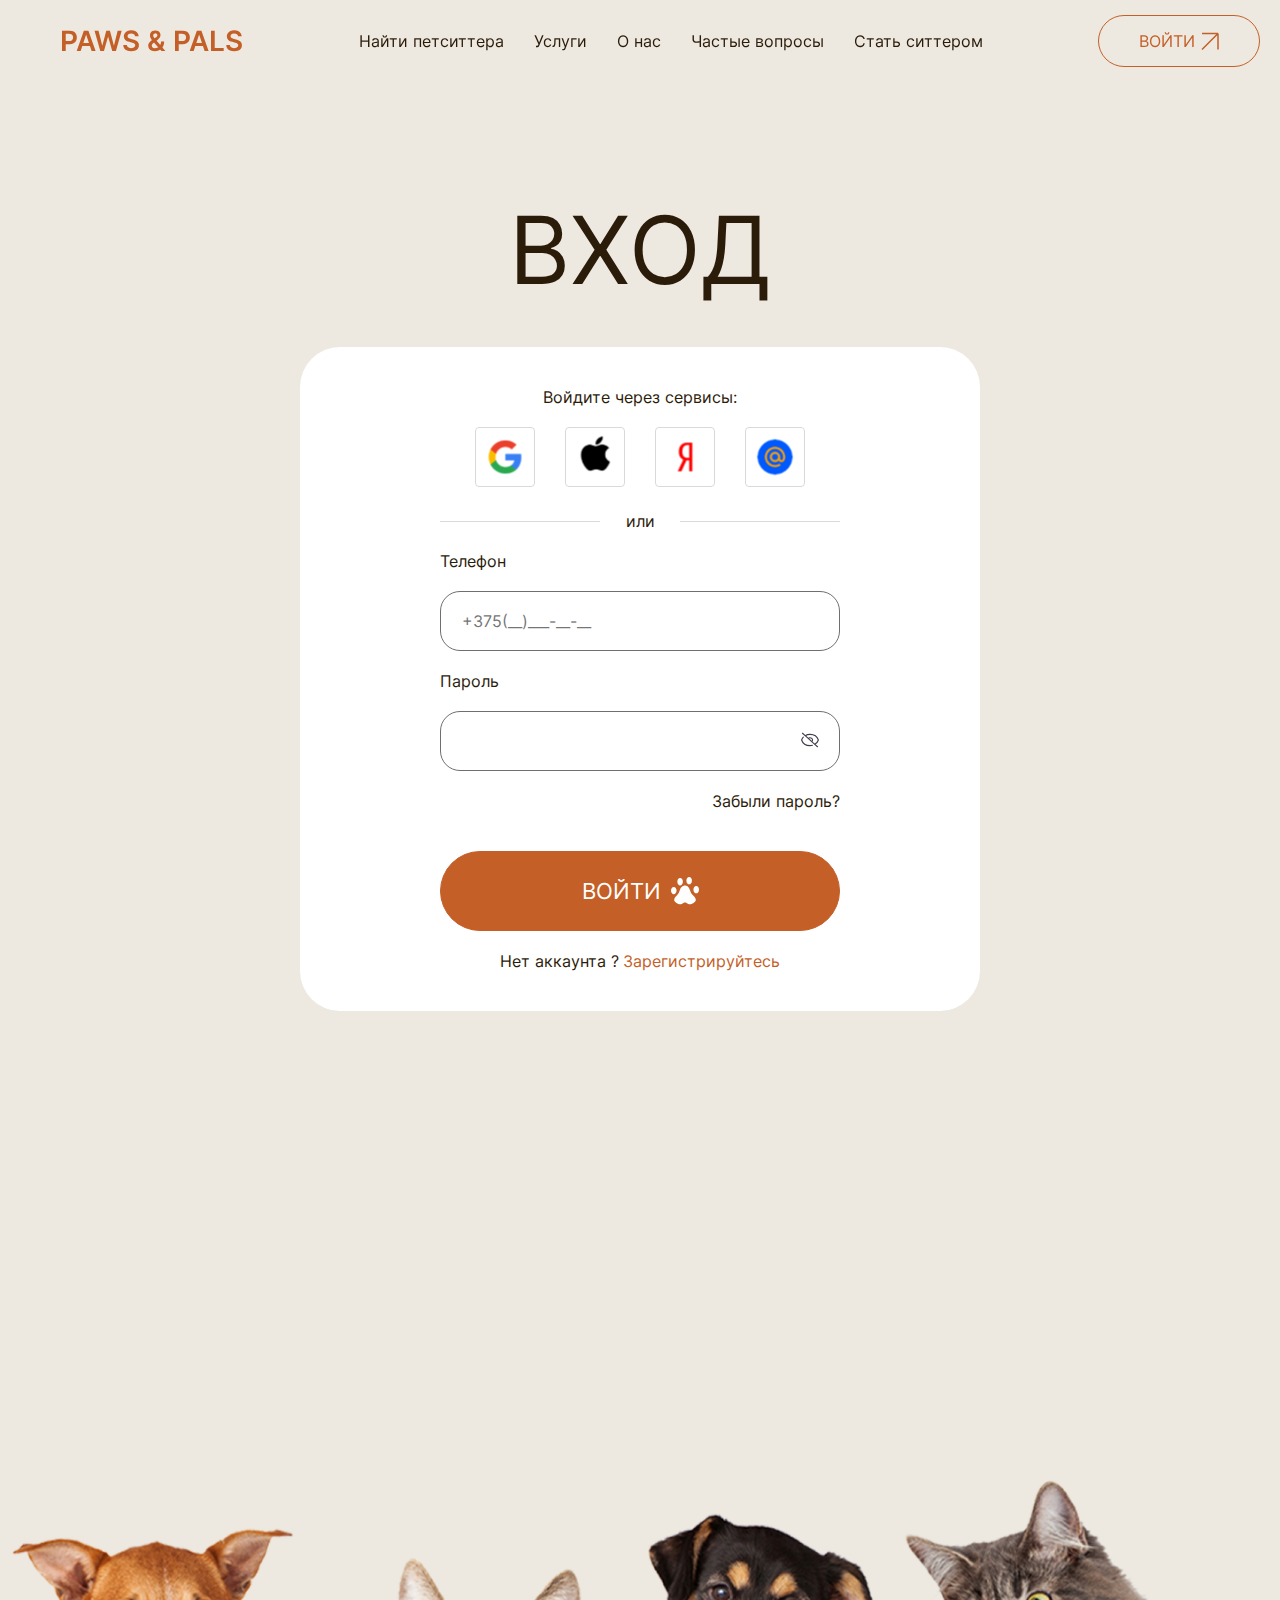
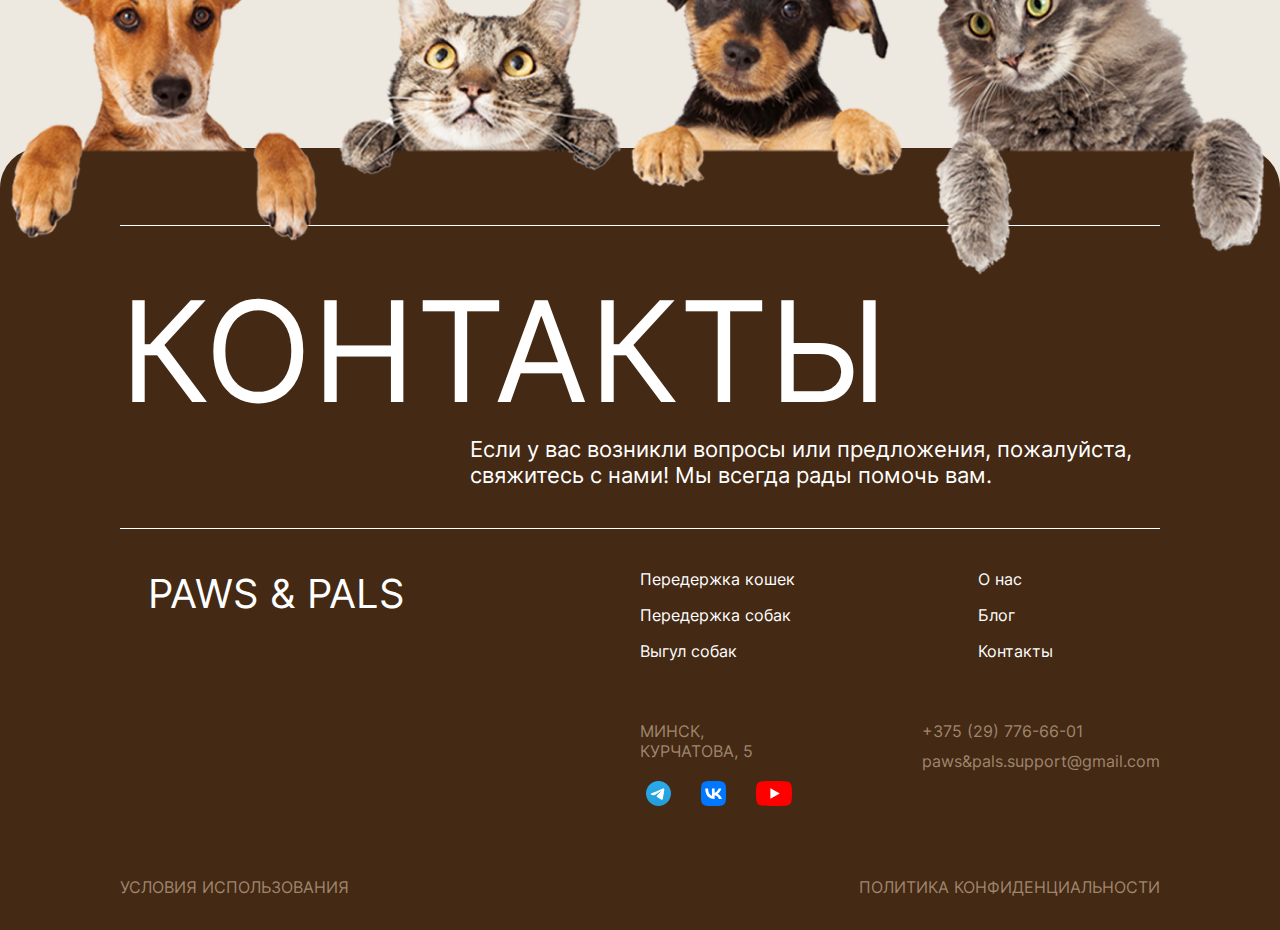
==== auth.html @ 75582cb7 "оработка вертски" ====
<!DOCTYPE html>
<html lang="en">

<head>
	<meta charset="UTF-8">
	<meta name="viewport" content="width=device-width, initial-scale=1.0">
	<title>Авторизация/Регистрация</title>
	<link rel="stylesheet" href="./fonts/font.css" />
	<link rel="stylesheet" href="./css/globals.css" />
	<link rel="stylesheet" href="./css/variables.css" />
	<link rel="stylesheet" href="./css/style.css" />
</head>

<body>
	<div class="wrapper flex-style-column">
		<header class="header">
			<div class="header__body flex-style-row">
				<div class="header__logo flex-style-row">
					<img src="./images/svg/paws.svg" alt="paws-logo" /><span>Paws & Pals</span>
				</div>
				<nav class="header__nav">
					<ul class="flex-style-row">
						<li class="link-active"><a href="./get-petsitter.html">Найти петситтера</a></li>
						<li><a href="#services">Услуги</a></li>
						<li><a href="./about-us.html">О нас</a></li>
						<li><a href="#questions">Частые вопросы</a></li>
						<li><a href="#getsitter">Стать ситтером</a></li>
					</ul>
				</nav>
				<button type="button" class="button header__button flex-style-row button-hover">
					<span>Войти</span>
					<svg width="18" height="19" viewBox="0 0 18 19" fill="none" xmlns="http://www.w3.org/2000/svg">
						<path d="M1 17.5L17 1.5M17 1.5V17.5M17 1.5H1" stroke="#C45F27" stroke-width="1.5" />
					</svg>
				</button>
			</div>
		</header>
		<main class="main flex-style-column main-style">
			<section>
				<div class="form-component flex-style-column">
					<h1 class="title">Вход</h1>
					<form action="#" class="sign-up form-auth-style flex-style-column">
						<div class="auth-services flex-style-column">
							<p class="paragraph-margin">Войдите через сервисы:</p>
							<div class="auth-link flex-style-row">
								<a href="#"><img src="./images/svg/services/google.svg" alt="Google"></a>
								<a href="#"><img src="./images/svg/services/apple.svg" alt="Apple"></a>
								<a href="#"><img src="./images/svg/services/yandex.svg" alt="Yandex"></a>
								<a href="#"><img src="./images/svg/services/mailru.svg" alt="Mailru"></a>
							</div>
						</div>
						<p class="linie-style">или</p>
						<div class="signup__inputs flex-style-column">
							<label for="signup__input-phone">
								<p>Телефон</p>
								<input type="phone" placeholder="+375(__)___-__-__"
									class="signup__input signup__input-phone input-signup-style" name="signup__input-phone">
							</label>
							<label for="sign__input-pass" class="input__password">
								<p>Пароль</p>
								<input type="password" class="signup__input input-signup-style" name="sign__input-pass">
								<svg width="20" height="18" viewBox="0 0 20 18" fill="none" xmlns="http://www.w3.org/2000/svg">
									<path
										d="M3.31682 6.16725C2.5372 6.99538 1.95666 7.9599 1.61182 9C2.68848 12.2535 6.03682 14.625 10.0001 14.625C10.8276 14.625 11.6276 14.5215 12.386 14.3287M5.19015 4.671C6.61733 3.82336 8.29021 3.37262 10.0001 3.375C13.9635 3.375 17.311 5.7465 18.3876 8.9985C17.7976 10.7755 16.531 12.3087 14.8101 13.329M5.19015 4.671L2.50015 2.25M5.19015 4.671L8.23182 7.4085M14.8101 13.329L17.5001 15.75M14.8101 13.329L11.7685 10.5915C12.0006 10.3826 12.1848 10.1345 12.3105 9.86149C12.4361 9.58848 12.5008 9.29587 12.5008 9.00037C12.5008 8.70488 12.4361 8.41227 12.3105 8.13926C12.1848 7.86626 12.0006 7.6182 11.7685 7.40925C11.5363 7.2003 11.2607 7.03455 10.9574 6.92147C10.654 6.80839 10.3289 6.75018 10.0006 6.75018C9.67223 6.75018 9.34712 6.80839 9.04378 6.92147C8.74044 7.03455 8.46482 7.2003 8.23265 7.40925M11.7676 10.5908L8.23348 7.41"
										stroke="#3F3D49" stroke-width="1.125" stroke-linecap="round" stroke-linejoin="round" />
								</svg>
							</label>
							<a href="#" class="link-password">Забыли пароль?</a>
						</div>
						<button class="main__button  flex-style-row button button-text-style button-hover button-auth">
							Войти
							<svg width="28" height="28" viewBox="0 0 38 38" xmlns="http://www.w3.org/2000/svg"
								class="pawsicon">
								<use xlink:href="./images/svg/paws.svg#pawsicon"></use>
							</svg>
						</button>
						<div class="register-link">
							<span>Нет аккаунта ?</span><a href="./registration.html" class="link-brown">Зарегистрируйтесь</a>
						</div>
					</form>
				</div>
			</section>
		</main>
		<footer class="footer flex-style-column">
			<img src="../images/pets.png" alt="pets" class="footer-pets">
			<div class="footer__body flex-style-column">
				<div class="footer__block">
					<h2 class="footer__title">Контакты</h2>
					<p class="footer__subtitle">Если у вас возникли вопросы или предложения, пожалуйста, свяжитесь с нами! Мы
						всегда рады помочь вам.
					</p>
				</div>
				<div class=" flex-style-row footer__content">
					<div class="footer__logo"><img src="./images/svg/paws.svg" alt="paws-logo" /><span>Paws & Pals</span>
					</div>
					<div class="flex-style-column footer__info">
						<div class="flex-style-row footer__links">
							<ul class="flex-style-column">
								<li><a href="#">Передержка кошек</a></li>
								<li><a href="#">Передержка собак</a></li>
								<li><a href="#">Выгул собак </a></li>
							</ul>
							<ul class="flex-style-column">
								<li><a href="#">О нас </a></li>
								<li><a href="#">Блог </a></li>
								<li><a href="#">Контакты</a></li>
							</ul>
						</div>
						<div class="flex-style-row footer__address">
							<div class="adress flex-style-column">
								<p>Минск, курчатова, 5</p>
								<div class="social flex-style-row">
									<a href="#"><img src="./images/svg/logo-tg.svg" alt="telegram"></a>
									<a href="#"><img src="./images/svg/logo-vk.svg" alt="vkontakte"></a>
									<a href="#"><img src="./images/svg/logo-youtube.svg" alt="youtube"></a>
								</div>
							</div>
							<div class="info flex-style-column">
								<a href="tel:+375297766601">+375 (29) 776-66-01</a>
								<a href="mailto:paws&pals.support@gmail.com">paws&pals.support@gmail.com</a>
							</div>
						</div>
					</div>
				</div>
				<div class="politic flex-style-row">
					<a href="#">Условия использования</a>
					<a href="#">Политика конфиденциальности</a>
				</div>
			</div>
		</footer>
		<script src="./js/script.js"></script>
	</div>
</body>

</html>
---- fonts/font.css ----
@font-face {
	font-family: "Inter";
	src: url("./Inter-Variable.woff2") format("woff2 supports variations"),
		url("./Inter-Variable.woff2") format("woff2-variations");
	font-style: normal;
	font-weight: 400 700;
	font-display: swap;
}
---- css/globals.css ----
*,
*::after,
*::before {
	box-sizing: border-box;
}

body {
	margin: 0;
	background-color: var(--bg-main);

}

h1,
h2,
h3,
h4,
h5,
h6,
p,
ul,
ol,
li {
	margin: 0;
	padding: 0;

}

a {
	color: inherit;
	text-decoration: none;
}

button,
input {
	background-color: transparent;
	outline: none;
	border: 0;
	padding: 0;
	margin: 0;
	cursor: pointer;
	color: currentColor;
	font-family: inherit;
	font-size: inherit;
}

ul,
ol {
	list-style: none;
}

figure {
	margin: 0;
	padding: 0;
	outline: none;
}

figcaption {
	margin: 0;
	outline: none;
	padding: 0;
}

svg {
	position: relative;
	width: auto;
	height: auto;
}


main {
	position: relative;
	gap: 50px;
	min-height: 100%;
	flex: 1 1 100%;
}

.flex-style-column {
	display: flex;
	flex-direction: column;
}

.flex-style-row {
	display: flex;
	flex-direction: row;
	align-items: center;
	justify-content: center;
}

.main-img {
	width: 100%;
	height: 100%;
	object-fit: cover;
	object-position: center;
}
---- css/variables.css ----
:root {
	--font-wght: 400;
	--font-wdth: 300;
	--font-size: 16px;
	--line-height: 130%;
	--text-color: #2B1B09;
	--bl-color: rgba(0, 0, 0, 1);
	--btn-color: #C45F27;
	--svg-fill: #C45F27;
	--icon-red-color: #FF0000;
	--border: 1px solid var(--btn-color);
	--bg-main: #EDE9E0;
	--bg-block: #442914;
	--wh-color: rgba(255, 255, 255, 1);
	--text-shadow: rgba(255, 255, 255, 1);
	--font-main: "Inter", fantasy, sans-serif;
	--logo-color: #C45F27;
	--ft-info-color: #9F856C;
	--input-color: #646462;
	--input-text-color: #5F5E5D;
	--beige-color: #F4DFC4;
}
---- css/style.css ----
.wrapper {
	padding-top: 80px;
	font-family: var(--font-main);
	font-variation-settings: "wght" var(--font-wght), "wdth" var(--font-wdth);
	font-size: var(--font-size);
	color: var(--text-color);

}

.main section:not(.no-container),
.advantages__body,
.footer__body,
.header__body {
	width: 100%;
	max-inline-size: 1440px;
	margin: 0 auto;
	padding: 0px 20px;
}

.main {

	margin-bottom: 140px;
	background-color: var(--bg-main);
}

.main-style {
	position: relative;
	top: -149px;
	padding-top: 80px;
	border-top-left-radius: 40px;
	border-top-right-radius: 40px;
}

.main__title {
	text-align: center;
}

.header {
	position: fixed;
	display: flex;
	align-items: center;
	width: 100%;
	left: 0;
	top: 0;
	z-index: 3;
	min-block-size: 82px;
	transition: background-color 0.3s ease-in;
}

.header__body {
	justify-content: space-between;
	align-items: center;
}

.block {
	justify-content: space-between;
}

.header__nav ul {
	gap: 30px;
}

.header__nav ul li {
	position: relative;
	transition: color 0.3s ease;
}

.header__nav ul li::after {
	content: '';
	position: absolute;
	left: 0;
	bottom: -5px;
	width: 100%;
	z-index: 3;
	height: 1px;
	background: var(--btn-color);
	transform: scaleX(0);
	transform-origin: left;
	transition: transform 0.3s ease;
}

.header__nav ul li:hover::after,
li.link-active::after {
	transform: scaleX(1);
}

.header__nav ul li:hover,
li.link-active::after {
	color: var(--btn-color);
}

.header__logo {
	gap: 12px;
	align-items: center;
	text-transform: uppercase;
	--font-wght: 600;
	font-variation-settings: "wght" var(--font-wght), "wdth" var(--font-wdth);
}

.header__logo span {
	--font-size: 28px;
	font-size: var(--font-size);
	color: var(--logo-color);
}

.main {
	gap: 140px;
}

.button {
	text-transform: uppercase;
	border-radius: 50px;
	border: var(--border);
	color: var(--btn-color);
	align-items: center;
	justify-content: center;
	gap: 10px;
}

.button-text-style {
	--font-size: 25px;
	font-size: var(--font-size);
	padding: 25px;
}



.header__button {
	padding: 15px 40px;
	gap: 6px;
	border-radius: 30px;
}

.main__section {}

.title {
	text-transform: uppercase;
	--font-size: 94px;
	font-size: var(--font-size);
}

.title-icon {
	width: 73px;
	height: 73px;
}

.main__img {
	border-radius: 100px;
	margin-bottom: 10px;
}

.main__row {
	gap: 47px;
}

.main__button {
	width: 100%;
	max-width: 446px;
}

.main__text {
	--font-size: 100px;
	text-transform: uppercase;
	font-size: var(--font-size);
}

.second__title {
	--font-size: 64px;
	display: flex;
	flex-direction: column;
	font-size: var(--font-size);
	text-transform: uppercase;
}

.second-title__block {
	flex: 1 1 100%;
	display: flex;
	justify-content: center;
}

.second__title span {
	color: var(--btn-color);
}

.block-second__title {
	justify-content: start;
}

.block__name {
	flex: 1 0 auto;
	--font-size: 20px;
	--border: 1px solid var(--text-color);
	display: inline-flex;
	border-radius: 30px;
	align-self: start;
	padding: 10px 30px;
	text-transform: uppercase;
	font-size: var(--font-size);
	border: var(--border);
}

.block__name-white {
	--border: 1px solid white;
	border: var(--border);
}

.button-circle {
	--font-size: 22px;
	font-size: var(--font-size);
	height: 220px;
	width: 220px;
	border-radius: 100%;
	background-color: var(--btn-color);
	color: var(--wh-color);
	margin-left: 58px;
}

body {
	transition: fill 0.3s ease;
}

.services {
	gap: 50px;
}

.button-circle {
	--svg-fill: var(--wh-color);
	transition: all 0.3s ease-in;
}

.button-circle:hover {
	background-color: white;
	--svg-fill: var(--btn-color);
	color: var(--btn-color);
}

.button-hover {
	transition: all 0.3s ease-in;
}

.button-hover:hover,
.button-active {
	background-color: var(--btn-color);
	color: var(--wh-color);
	--svg-fill: white;

}

.button-hover path {
	transition: stroke 0.5s ease;
}

.button-hover:hover path {
	stroke: white;
}

.form__button .paws-icon {
	display: none;
}

.services__card figcaption {
	position: absolute;
	--font-size: 20px;
	font-size: var(--font-size);
	bottom: 40px;
	z-index: 10;
	margin-left: 30px;
	color: white;
	width: 100%;
	max-width: 261px;
}

.services__cards {
	position: relative;
	justify-content: start;
	gap: 20px;
}

.advantages {
	padding: 100px;
	color: var(--wh-color);
	border-radius: 40px;
	background-color: var(--bg-block);
}

.advantages__title {
	display: inline;

}

.advantages__content {
	gap: 60px;
}

.advantages__img {
	flex: 1 1 50%;
}

.advantages__list {
	flex: 1 1 50%;
	--svg-fill: var(--beige-color);
}

.advantages__title span {
	color: var(--beige-color);
}

.advantages__body {
	gap: 50px;
}

.advantages__list li {
	justify-content: start;
	border-bottom: 1px solid #F9FAFE;
	gap: 30px;
	padding: 30px 0px;
}

.advantages__list li:first-child {
	border-top: 1px solid #F9FAFE;
}

.text__block {
	gap: 16px;
}

.text__title {
	--font-size: 30px;
	font-size: var(--font-size);
	text-transform: uppercase;
}

.new__way .block-second__title {
	margin-bottom: 30px;
}

.block__desription {
	justify-content: end;
	margin-bottom: 40px;
}

.block__desription p {
	max-width: 335px;
}

.block__img {
	position: relative;
}

.button-absolute {
	position: absolute;
	right: 30px;
	top: 30px;
}

.slide__block {}

.slide__content {
	gap: 158px;
	justify-content: start;
}

.flex-style-row {}

.reviews {
	gap: 50px;
}

.user__info {
	gap: 21px;
}

.user__description {
	align-self: start;
}

.content__name {
	--font-size: 30px;
	font-size: var(--font-size);

}

.content__subtitle {}

.user__text {
	--font-size: 24px;
	font-size: var(--font-size);
	align-self: start;
	gap: 20px;
	max-width: 561px;
}

.contacts .second__title {
	display: inline-flex;
	align-items: center;
	flex-direction: row;
	gap: 12px;
}

.contacts {
	gap: 50px;
}

.contact__info {
	max-width: 292px;
	flex: 1 1 50%;
	gap: 24px;
}

.contact__number {
	--font-size: 28px;
	font-size: var(--font-size);
	margin-bottom: 6px;
}

.contact__mail {
	display: inline;
	width: 235px;
	--font-size: 23px;
	text-transform: uppercase;
	text-decoration-color: var(--btn-color);
	font-size: var(--font-size);
	color: var(--btn-color);
}

.contact__mail::after {
	content: '';
	padding-top: 9px;
	border-bottom: var(--border);
	display: block;
}

.footer {
	width: 100%;
	justify-content: center;
	align-items: center;
	background-color: var(--bg-block);
	border-top-left-radius: 40px;
	border-top-right-radius: 40px;
	padding: 77px 100px 33px 100px;
	position: relative;
}

.footer-pets {
	position: absolute;
	top: 0px;
	left: 50%;
	transform: translateX(-50%) translateY(-67%);
	width: 100%;
	max-width: 1440px;
	height: auto;
	z-index: 1;
}

/* .pet {
	position: relative;
	width: 100%;
	display: flex;
	align-items: center;
	justify-content: center;
}

.pet::before {
	top: 0;
	content: '';
	width: 100%;
	max-width: 1440px;
	margin: 0 auto;
	height: 100%;
	background-image: url("../images//pets.png");
	background-size: 100%;
	background-repeat: no-repeat;
	position: absolute;
}
 */
.footer__logo {
	flex: 1 1 50%;
	align-self: start;
	text-transform: uppercase;
	--font-size: 40px;
	--font-wght: 500;
	font-size: var(--font-size);
	font-weight: var(--font-wght);
	color: var(--wh-color);
}



.footer__body {
	gap: 40px;
	color: var(--wh-color);
}

.footer__block {
	padding: 40px 0px;
	--border: 1px solid var(--wh-color);
	border-top: var(--border);
	border-bottom: var(--border);
}

.footer__title {
	text-transform: uppercase;
	--font-size: 140px;
	font-size: 140px;
}

.footer__subtitle {
	--font-size: 22px;
	font-size: var(--font-size);
	max-width: 690px;
	justify-self: end;
}

.footer__content {
	justify-content: space-between;
	margin-bottom: 27px;
}

.footer__links {
	gap: 183px;
	justify-content: start;
}

.footer__links>ul {
	gap: 16px;
}

.footer__address {
	color: var(--ft-info-color);
	gap: 124px;
	justify-content: start;
}



.footer__info {
	flex: 1 1 50%;
	gap: 60px;
}

.adress {
	text-transform: uppercase;
	gap: 20px;
}

.social {
	gap: 30px;
}

.info {
	gap: 10px;
	align-self: start;
}

.politic {
	text-transform: uppercase;
	justify-content: space-between;
	color: var(--ft-info-color);
}

.input-style {
	width: 100%;
	height: 42px;
	transition: border-bottom-color 0.3s ease;
}

.inputs__content {
	gap: 20px;
	flex-wrap: wrap;
}

.form-style {
	flex: 0 1 50%;
	gap: 40px;
}

.input__placeholder {
	position: absolute;
	width: 100%;
	z-index: 0;
	left: 0;
	top: 10px;
	pointer-events: none;
	transition: font-size 0.3s ease, top 0.3s ease;
}

.input__container {
	color: var(--input-text-color);
	position: relative;
}

.input__container:focus-within .input__placeholder {
	font-size: 13px;
	top: -10px;
}

.input-style {
	position: relative;
	--border: 1px solid var(--input-color);
	border-bottom: var(--border);
}

.input__container::after {
	content: '';
	position: absolute;
	left: 0;
	bottom: 0;
	width: 100%;
	z-index: 3;
	height: 1px;
	background: var(--btn-color);
	transform: scaleX(0);
	transform-origin: left;
	transition: transform 0.3s ease;
}

.input__container:focus-within::after {
	transform: scaleX(1);
}

.input__container:not(:last-child) {
	flex: 0 1 48%;
}

.input-radio {
	width: 100%;
	margin-top: 6px;
	justify-self: start;
}

.form-component {
	margin-top: 182px;
	margin-bottom: 448px;
	display: flex;
	flex-direction: column;
	align-items: center;
	justify-content: center;
	gap: 40px;
}

.form-auth-style {
	padding: 40px 140px;
	background-color: var(--wh-color);
	border-radius: 40px;
	justify-content: center;
	align-items: center;
	text-align: center;
	gap: 20px;
	width: 100%;
	max-width: 680px;
}

.form-auth-style div {
	width: 100%;
}

.linie-style {
	position: relative;
	display: flex;
	flex-direction: row;
	align-items: center;
	width: 100%;
	justify-content: center;
}

.linie-style::before,
.linie-style::after {
	content: '';
	width: 40%;
	height: 1px;
	position: absolute;
	top: 10px;
	background-color: #D9D9D9;
}

.linie-style::before {
	left: 0;
}

.linie-style::after {
	right: 0;
}

.auth-link {
	justify-content: center;
	align-items: center;
	gap: 30px;
}

.paragraph-margin {
	margin-bottom: 20px;
}

.button-auth {
	width: 100%;
	background-color: var(--btn-color);
	--svg-fill: var(--wh-color);
	color: var(--wh-color);
	--font-size: 22px;
	font-size: var(--font-size);
}

.button-auth.button-hover:hover {
	background-color: var(--wh-color);
	color: var(--btn-color);
	--svg-fill: var(--btn-color);
}

.link-brown {
	color: var(--btn-color);

}

.link-brown:hover::after {}

.register-link {
	display: flex;
	align-items: center;
	justify-content: center;
	gap: 4px;
}

.link-password {
	margin-bottom: 20px;
	text-align: right;
}

.signup__inputs {
	text-align: left;
	gap: 20px;
	width: 100%;
}

.signup__inputs button {
	margin-bottom: 20px;
}

.signup__inputs *:not(svg) {
	width: 100%;
}

.input-signup-style {
	min-height: 21px;
	padding: 19px 21px;
	border: 1px solid #6F6F6F;
	border-radius: 20px;
	transition: border-color 0.3s ease;
}

.signup__inputs p {
	margin-bottom: 20px;
}

.input-signup-style:focus {
	border-color: #C45F27;
}

.signup__input-phone:focus::placeholder {
	opacity: 0;
}

.input__password svg {
	position: absolute;
	top: 60%;
	right: 20px;
}

.input__password {
	position: relative;
}

.choise-for-register {
	width: 100%;
}

.register__body {
	width: 100%;
	max-width: 1106px;
	background-color: var(--wh-color);
	padding: 40px 120px 60px;
	border-radius: 40px;
	align-items: center;
	gap: 30px;
	justify-content: center;
}

.text-register {
	--font-size: 32px;
	font-size: var(--font-size);
	max-width: 506px;
	text-align: center;
}

.buttons__block {
	width: 100%;
	margin-bottom: 30px;
	gap: 30px;
	align-items: center;
}

.buttons__block button {
	--font-size: 22px;
	font-size: var(--font-size);
	max-width: 380px;
}
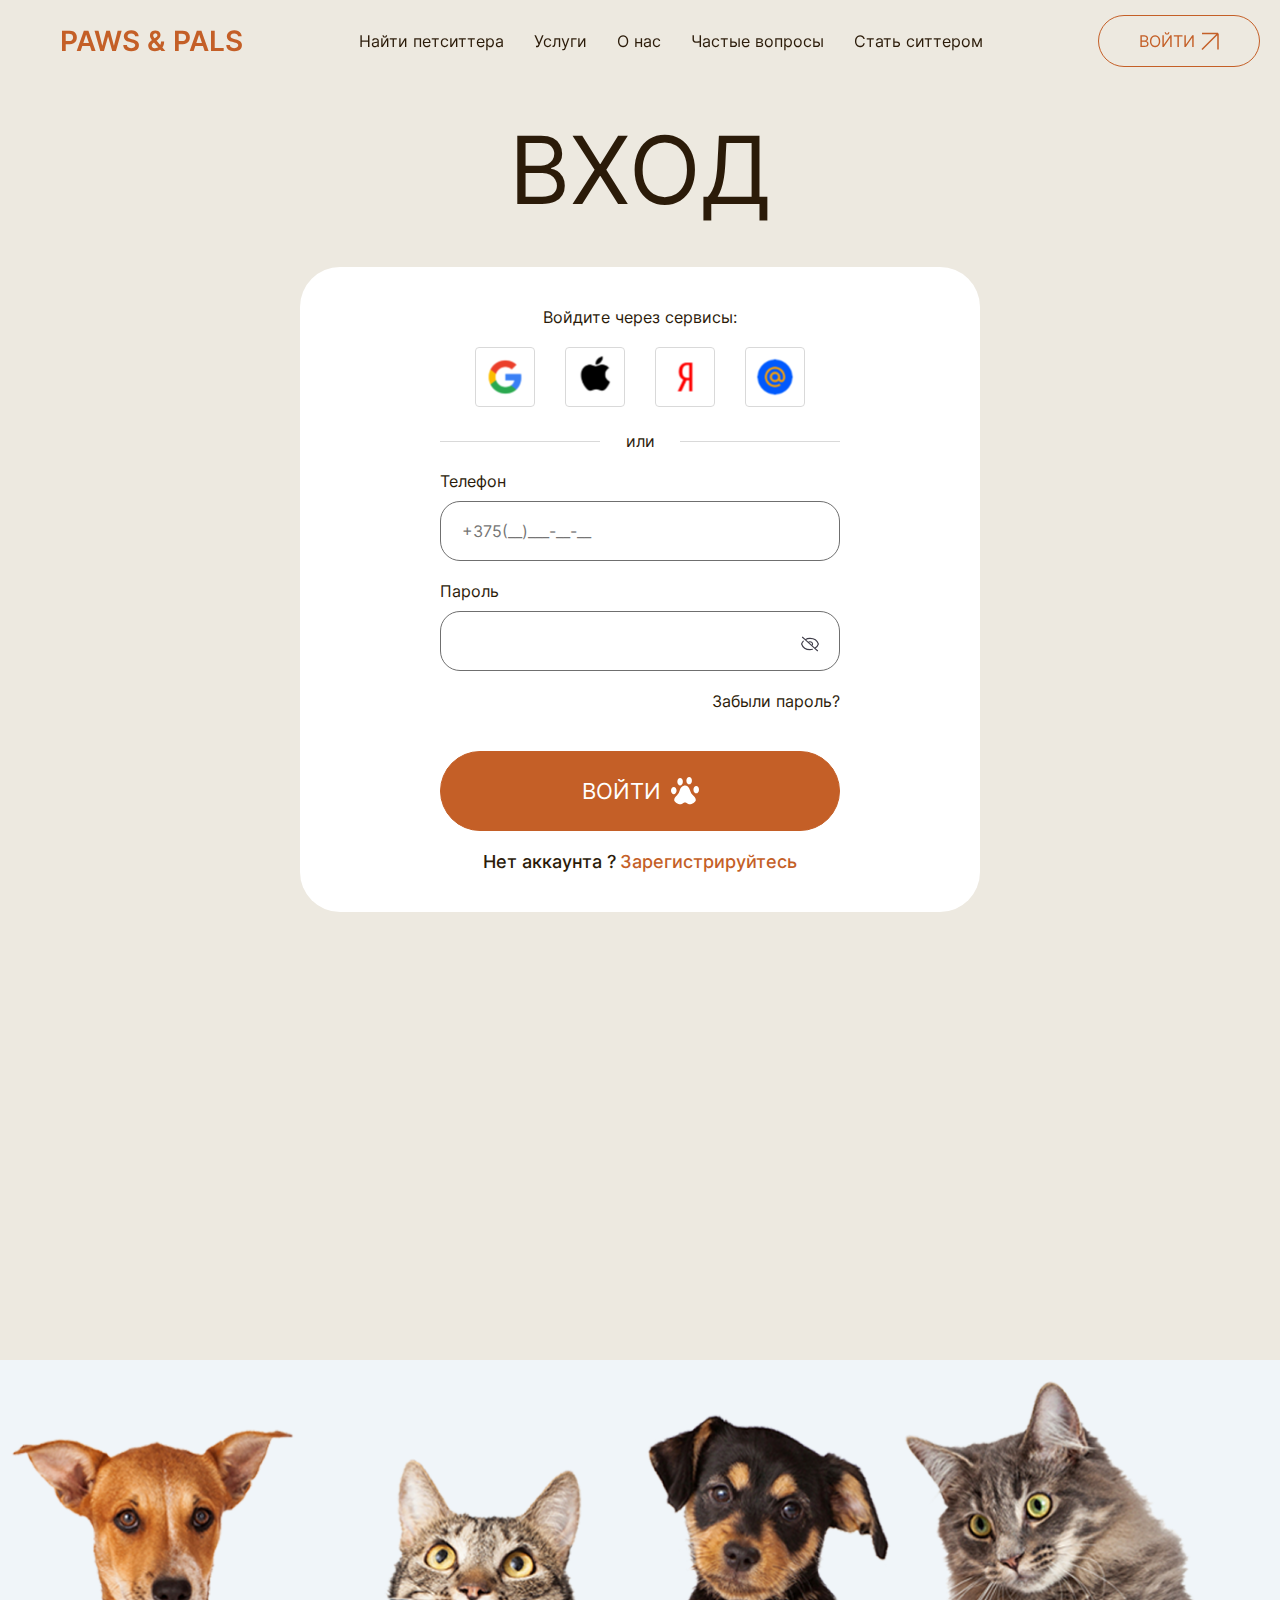
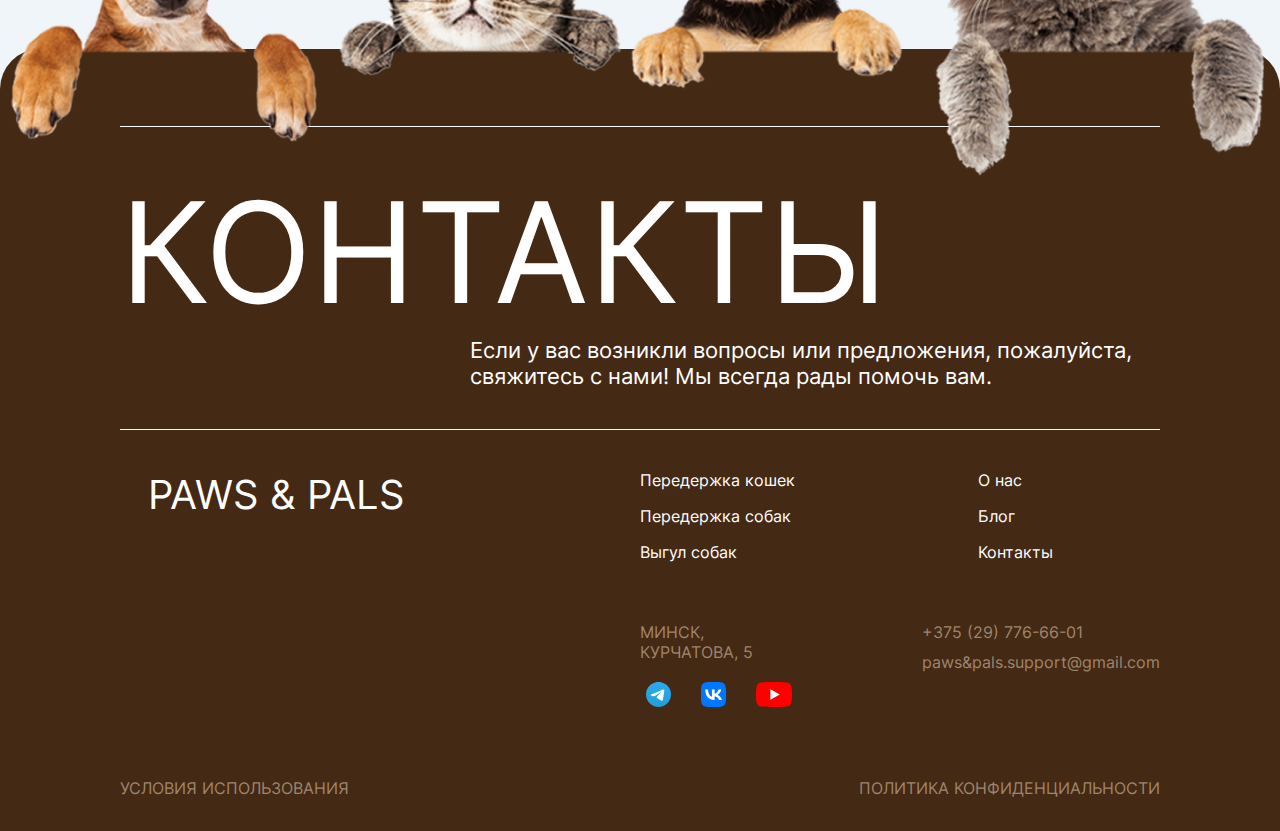
==== commit c3722ba8: "Доработка верстки" ====
--- a/auth.html
+++ b/auth.html
@@ -1,135 +1,198 @@
 <!DOCTYPE html>
 <html lang="en">
+  <head>
+    <meta charset="UTF-8" />
+    <meta name="viewport" content="width=device-width, initial-scale=1.0" />
+    <title>Авторизация/Регистрация</title>
+    <link rel="stylesheet" href="./fonts/font.css" />
+    <link rel="stylesheet" href="./css/globals.css" />
+    <link rel="stylesheet" href="./css/variables.css" />
+    <link rel="stylesheet" href="./css/style.css" />
+  </head>
 
-<head>
-	<meta charset="UTF-8">
-	<meta name="viewport" content="width=device-width, initial-scale=1.0">
-	<title>Авторизация/Регистрация</title>
-	<link rel="stylesheet" href="./fonts/font.css" />
-	<link rel="stylesheet" href="./css/globals.css" />
-	<link rel="stylesheet" href="./css/variables.css" />
-	<link rel="stylesheet" href="./css/style.css" />
-</head>
-
-<body>
-	<div class="wrapper flex-style-column">
-		<header class="header">
-			<div class="header__body flex-style-row">
-				<div class="header__logo flex-style-row">
-					<img src="./images/svg/paws.svg" alt="paws-logo" /><span>Paws & Pals</span>
-				</div>
-				<nav class="header__nav">
-					<ul class="flex-style-row">
-						<li class="link-active"><a href="./get-petsitter.html">Найти петситтера</a></li>
-						<li><a href="#services">Услуги</a></li>
-						<li><a href="./about-us.html">О нас</a></li>
-						<li><a href="#questions">Частые вопросы</a></li>
-						<li><a href="#getsitter">Стать ситтером</a></li>
-					</ul>
-				</nav>
-				<button type="button" class="button header__button flex-style-row button-hover">
-					<span>Войти</span>
-					<svg width="18" height="19" viewBox="0 0 18 19" fill="none" xmlns="http://www.w3.org/2000/svg">
-						<path d="M1 17.5L17 1.5M17 1.5V17.5M17 1.5H1" stroke="#C45F27" stroke-width="1.5" />
-					</svg>
-				</button>
-			</div>
-		</header>
-		<main class="main flex-style-column main-style">
-			<section>
-				<div class="form-component flex-style-column">
-					<h1 class="title">Вход</h1>
-					<form action="#" class="sign-up form-auth-style flex-style-column">
-						<div class="auth-services flex-style-column">
-							<p class="paragraph-margin">Войдите через сервисы:</p>
-							<div class="auth-link flex-style-row">
-								<a href="#"><img src="./images/svg/services/google.svg" alt="Google"></a>
-								<a href="#"><img src="./images/svg/services/apple.svg" alt="Apple"></a>
-								<a href="#"><img src="./images/svg/services/yandex.svg" alt="Yandex"></a>
-								<a href="#"><img src="./images/svg/services/mailru.svg" alt="Mailru"></a>
-							</div>
-						</div>
-						<p class="linie-style">или</p>
-						<div class="signup__inputs flex-style-column">
-							<label for="signup__input-phone">
-								<p>Телефон</p>
-								<input type="phone" placeholder="+375(__)___-__-__"
-									class="signup__input signup__input-phone input-signup-style" name="signup__input-phone">
-							</label>
-							<label for="sign__input-pass" class="input__password">
-								<p>Пароль</p>
-								<input type="password" class="signup__input input-signup-style" name="sign__input-pass">
-								<svg width="20" height="18" viewBox="0 0 20 18" fill="none" xmlns="http://www.w3.org/2000/svg">
-									<path
-										d="M3.31682 6.16725C2.5372 6.99538 1.95666 7.9599 1.61182 9C2.68848 12.2535 6.03682 14.625 10.0001 14.625C10.8276 14.625 11.6276 14.5215 12.386 14.3287M5.19015 4.671C6.61733 3.82336 8.29021 3.37262 10.0001 3.375C13.9635 3.375 17.311 5.7465 18.3876 8.9985C17.7976 10.7755 16.531 12.3087 14.8101 13.329M5.19015 4.671L2.50015 2.25M5.19015 4.671L8.23182 7.4085M14.8101 13.329L17.5001 15.75M14.8101 13.329L11.7685 10.5915C12.0006 10.3826 12.1848 10.1345 12.3105 9.86149C12.4361 9.58848 12.5008 9.29587 12.5008 9.00037C12.5008 8.70488 12.4361 8.41227 12.3105 8.13926C12.1848 7.86626 12.0006 7.6182 11.7685 7.40925C11.5363 7.2003 11.2607 7.03455 10.9574 6.92147C10.654 6.80839 10.3289 6.75018 10.0006 6.75018C9.67223 6.75018 9.34712 6.80839 9.04378 6.92147C8.74044 7.03455 8.46482 7.2003 8.23265 7.40925M11.7676 10.5908L8.23348 7.41"
-										stroke="#3F3D49" stroke-width="1.125" stroke-linecap="round" stroke-linejoin="round" />
-								</svg>
-							</label>
-							<a href="#" class="link-password">Забыли пароль?</a>
-						</div>
-						<button class="main__button  flex-style-row button button-text-style button-hover button-auth">
-							Войти
-							<svg width="28" height="28" viewBox="0 0 38 38" xmlns="http://www.w3.org/2000/svg"
-								class="pawsicon">
-								<use xlink:href="./images/svg/paws.svg#pawsicon"></use>
-							</svg>
-						</button>
-						<div class="register-link">
-							<span>Нет аккаунта ?</span><a href="./registration.html" class="link-brown">Зарегистрируйтесь</a>
-						</div>
-					</form>
-				</div>
-			</section>
-		</main>
-		<footer class="footer flex-style-column">
-			<img src="../images/pets.png" alt="pets" class="footer-pets">
-			<div class="footer__body flex-style-column">
-				<div class="footer__block">
-					<h2 class="footer__title">Контакты</h2>
-					<p class="footer__subtitle">Если у вас возникли вопросы или предложения, пожалуйста, свяжитесь с нами! Мы
-						всегда рады помочь вам.
-					</p>
-				</div>
-				<div class=" flex-style-row footer__content">
-					<div class="footer__logo"><img src="./images/svg/paws.svg" alt="paws-logo" /><span>Paws & Pals</span>
-					</div>
-					<div class="flex-style-column footer__info">
-						<div class="flex-style-row footer__links">
-							<ul class="flex-style-column">
-								<li><a href="#">Передержка кошек</a></li>
-								<li><a href="#">Передержка собак</a></li>
-								<li><a href="#">Выгул собак </a></li>
-							</ul>
-							<ul class="flex-style-column">
-								<li><a href="#">О нас </a></li>
-								<li><a href="#">Блог </a></li>
-								<li><a href="#">Контакты</a></li>
-							</ul>
-						</div>
-						<div class="flex-style-row footer__address">
-							<div class="adress flex-style-column">
-								<p>Минск, курчатова, 5</p>
-								<div class="social flex-style-row">
-									<a href="#"><img src="./images/svg/logo-tg.svg" alt="telegram"></a>
-									<a href="#"><img src="./images/svg/logo-vk.svg" alt="vkontakte"></a>
-									<a href="#"><img src="./images/svg/logo-youtube.svg" alt="youtube"></a>
-								</div>
-							</div>
-							<div class="info flex-style-column">
-								<a href="tel:+375297766601">+375 (29) 776-66-01</a>
-								<a href="mailto:paws&pals.support@gmail.com">paws&pals.support@gmail.com</a>
-							</div>
-						</div>
-					</div>
-				</div>
-				<div class="politic flex-style-row">
-					<a href="#">Условия использования</a>
-					<a href="#">Политика конфиденциальности</a>
-				</div>
-			</div>
-		</footer>
-		<script src="./js/script.js"></script>
-	</div>
-</body>
-
-</html>+  <body>
+    <div class="wrapper flex-style-column">
+      <header class="header">
+        <div class="header__body flex-style-row">
+          <div class="header__logo flex-style-row">
+            <img src="./images/svg/paws.svg" alt="paws-logo" /><span
+              >Paws & Pals</span
+            >
+          </div>
+          <nav class="header__nav">
+            <ul class="flex-style-row">
+              <li class="link-active">
+                <a href="./get-petsitter.html">Найти петситтера</a>
+              </li>
+              <li><a href="#services">Услуги</a></li>
+              <li><a href="./about-us.html">О нас</a></li>
+              <li><a href="#questions">Частые вопросы</a></li>
+              <li><a href="#getsitter">Стать ситтером</a></li>
+            </ul>
+          </nav>
+          <button
+            type="button"
+            class="button header__button flex-style-row button-hover"
+          >
+            <span>Войти</span>
+            <svg
+              width="18"
+              height="19"
+              viewBox="0 0 18 19"
+              fill="none"
+              xmlns="http://www.w3.org/2000/svg"
+            >
+              <path
+                d="M1 17.5L17 1.5M17 1.5V17.5M17 1.5H1"
+                stroke="#C45F27"
+                stroke-width="1.5"
+              />
+            </svg>
+          </button>
+        </div>
+      </header>
+      <main class="main flex-style-column main-style">
+        <section>
+          <div class="form-component flex-style-column">
+            <h1 class="title">Вход</h1>
+            <form action="#" class="sign-up form-style flex-style-column">
+              <div class="auth-services flex-style-column">
+                <p class="paragraph-margin">Войдите через сервисы:</p>
+                <div class="auth-link flex-style-row">
+                  <a href="#"
+                    ><img src="./images/svg/services/google.svg" alt="Google"
+                  /></a>
+                  <a href="#"
+                    ><img src="./images/svg/services/apple.svg" alt="Apple"
+                  /></a>
+                  <a href="#"
+                    ><img src="./images/svg/services/yandex.svg" alt="Yandex"
+                  /></a>
+                  <a href="#"
+                    ><img src="./images/svg/services/mailru.svg" alt="Mailru"
+                  /></a>
+                </div>
+              </div>
+              <p class="linie-style">или</p>
+              <div class="signup__inputs flex-style-column">
+                <label for="signup__input-phone">
+                  <p>Телефон</p>
+                  <input
+                    type="phone"
+                    placeholder="+375(__)___-__-__"
+                    class="signup__input signup__input-phone input-signup-style"
+                    name="signup__input-phone"
+                  />
+                </label>
+                <label for="sign__input-pass" class="input__password">
+                  <p>Пароль</p>
+                  <input
+                    type="password"
+                    class="signup__input input-signup-style"
+                    name="sign__input-pass"
+                  />
+                  <svg
+                    width="20"
+                    height="18"
+                    viewBox="0 0 20 18"
+                    fill="none"
+                    xmlns="http://www.w3.org/2000/svg"
+                  >
+                    <path
+                      d="M3.31682 6.16725C2.5372 6.99538 1.95666 7.9599 1.61182 9C2.68848 12.2535 6.03682 14.625 10.0001 14.625C10.8276 14.625 11.6276 14.5215 12.386 14.3287M5.19015 4.671C6.61733 3.82336 8.29021 3.37262 10.0001 3.375C13.9635 3.375 17.311 5.7465 18.3876 8.9985C17.7976 10.7755 16.531 12.3087 14.8101 13.329M5.19015 4.671L2.50015 2.25M5.19015 4.671L8.23182 7.4085M14.8101 13.329L17.5001 15.75M14.8101 13.329L11.7685 10.5915C12.0006 10.3826 12.1848 10.1345 12.3105 9.86149C12.4361 9.58848 12.5008 9.29587 12.5008 9.00037C12.5008 8.70488 12.4361 8.41227 12.3105 8.13926C12.1848 7.86626 12.0006 7.6182 11.7685 7.40925C11.5363 7.2003 11.2607 7.03455 10.9574 6.92147C10.654 6.80839 10.3289 6.75018 10.0006 6.75018C9.67223 6.75018 9.34712 6.80839 9.04378 6.92147C8.74044 7.03455 8.46482 7.2003 8.23265 7.40925M11.7676 10.5908L8.23348 7.41"
+                      stroke="#3F3D49"
+                      stroke-width="1.125"
+                      stroke-linecap="round"
+                      stroke-linejoin="round"
+                    />
+                  </svg>
+                </label>
+                <a href="#" class="link-password">Забыли пароль?</a>
+              </div>
+              <button
+                class="main__button flex-style-row button button-text-style button-hover button-auth"
+              >
+                Войти
+                <svg
+                  width="28"
+                  height="28"
+                  viewBox="0 0 38 38"
+                  xmlns="http://www.w3.org/2000/svg"
+                  class="pawsicon"
+                >
+                  <use xlink:href="./images/svg/paws.svg#pawsicon"></use>
+                </svg>
+              </button>
+              <div class="register-link">
+                <span>Нет аккаунта ?</span
+                ><a href="./registration.html" class="link-brown"
+                  >Зарегистрируйтесь</a
+                >
+              </div>
+            </form>
+          </div>
+        </section>
+      </main>
+      <footer class="footer flex-style-column">
+        <img src="../images/pets.png" alt="pets" class="footer-pets" />
+        <div class="footer__body flex-style-column">
+          <div class="footer__block">
+            <h2 class="footer__title">Контакты</h2>
+            <p class="footer__subtitle">
+              Если у вас возникли вопросы или предложения, пожалуйста, свяжитесь
+              с нами! Мы всегда рады помочь вам.
+            </p>
+          </div>
+          <div class="flex-style-row footer__content">
+            <div class="footer__logo">
+              <img src="./images/svg/paws.svg" alt="paws-logo" /><span
+                >Paws & Pals</span
+              >
+            </div>
+            <div class="flex-style-column footer__info">
+              <div class="flex-style-row footer__links">
+                <ul class="flex-style-column">
+                  <li><a href="#">Передержка кошек</a></li>
+                  <li><a href="#">Передержка собак</a></li>
+                  <li><a href="#">Выгул собак </a></li>
+                </ul>
+                <ul class="flex-style-column">
+                  <li><a href="#">О нас </a></li>
+                  <li><a href="#">Блог </a></li>
+                  <li><a href="#">Контакты</a></li>
+                </ul>
+              </div>
+              <div class="flex-style-row footer__address">
+                <div class="adress flex-style-column">
+                  <p>Минск, курчатова, 5</p>
+                  <div class="social flex-style-row">
+                    <a href="#"
+                      ><img src="./images/svg/logo-tg.svg" alt="telegram"
+                    /></a>
+                    <a href="#"
+                      ><img src="./images/svg/logo-vk.svg" alt="vkontakte"
+                    /></a>
+                    <a href="#"
+                      ><img src="./images/svg/logo-youtube.svg" alt="youtube"
+                    /></a>
+                  </div>
+                </div>
+                <div class="info flex-style-column">
+                  <a href="tel:+375297766601">+375 (29) 776-66-01</a>
+                  <a href="mailto:paws&pals.support@gmail.com"
+                    >paws&pals.support@gmail.com</a
+                  >
+                </div>
+              </div>
+            </div>
+          </div>
+          <div class="politic flex-style-row">
+            <a href="#">Условия использования</a>
+            <a href="#">Политика конфиденциальности</a>
+          </div>
+        </div>
+      </footer>
+      <script src="./js/script.js"></script>
+    </div>
+  </body>
+</html>
--- a/css/style.css
+++ b/css/style.css
@@ -1,5 +1,4 @@
 .wrapper {
-	padding-top: 80px;
 	font-family: var(--font-main);
 	font-variation-settings: "wght" var(--font-wght), "wdth" var(--font-wdth);
 	font-size: var(--font-size);
@@ -15,6 +14,19 @@
 	max-inline-size: 1440px;
 	margin: 0 auto;
 	padding: 0px 20px;
+}
+
+.header-style-white *,
+.header-style-white .header__logo a span {
+	color: var(--wh-color);
+}
+
+.header-style-white button {
+	border: 1px solid var(--wh-color);
+}
+
+.header-style-white button svg path {
+	stroke: white;
 }
 
 .main {
@@ -131,8 +143,11 @@
 	border-radius: 30px;
 }
 
-.main__section {}
-
+.main__section {
+}
+.main-style-petsitter{
+	padding-top: 80px;
+}
 .title {
 	text-transform: uppercase;
 	--font-size: 94px;
@@ -638,7 +653,7 @@
 	gap: 40px;
 }
 
-.form-auth-style {
+.form-style {
 	padding: 40px 140px;
 	background-color: var(--wh-color);
 	border-radius: 40px;
@@ -650,9 +665,7 @@
 	max-width: 680px;
 }
 
-.form-auth-style div {
-	width: 100%;
-}
+.form-style div {}
 
 .linie-style {
 	position: relative;
@@ -708,16 +721,34 @@
 
 .link-brown {
 	color: var(--btn-color);
-
-}
-
-.link-brown:hover::after {}
+	position: relative;
+}
+
+.link-brown::after {
+	content: '';
+	position: absolute;
+	width: 100%;
+	height: 1px;
+	bottom: -3px;
+	left: 0;
+	background-color: var(--btn-color);
+	transition: opacity 0.3s ease;
+	opacity: 0;
+}
+
+.link-brown:hover::after {
+	opacity: 1;
+}
 
 .register-link {
 	display: flex;
 	align-items: center;
 	justify-content: center;
 	gap: 4px;
+	--font-size: 18px;
+	--font-wght: 500;
+	font-size: var(--font-size);
+	font-variation-settings: "wght" var(--font-wght), "wdth" var(--font-wdth);
 }
 
 .link-password {
@@ -735,12 +766,10 @@
 	margin-bottom: 20px;
 }
 
-.signup__inputs *:not(svg) {
-	width: 100%;
-}
 
 .input-signup-style {
 	min-height: 21px;
+	width: 100%;
 	padding: 19px 21px;
 	border: 1px solid #6F6F6F;
 	border-radius: 20px;
@@ -748,10 +777,18 @@
 }
 
 .signup__inputs p {
-	margin-bottom: 20px;
+	margin-bottom: 10px;
+}
+
+.input-signup-style {
+	transition: border-color 0.3s ease;
 }
 
 .input-signup-style:focus {
+	border-color: #C45F27;
+}
+
+.input-signup-style:hover {
 	border-color: #C45F27;
 }
 
@@ -782,6 +819,7 @@
 	align-items: center;
 	gap: 30px;
 	justify-content: center;
+	margin: 0 auto;
 }
 
 .text-register {
@@ -802,4 +840,365 @@
 	--font-size: 22px;
 	font-size: var(--font-size);
 	max-width: 380px;
+}
+
+.form-condition-text {
+	width: 100%;
+	max-width: 368px;
+	color: #71727A;
+}
+
+.condition__block {
+	display: flex;
+	align-items: start;
+	justify-content: center;
+	gap: 8px;
+}
+
+
+.custom-radio-paws-style {
+	display: flex;
+	align-items: center;
+}
+
+.radio__input-style {}
+
+[type="checkbox"].radio__input-style:checked,
+[type="checkbox"].radio__input-style:not(:checked) {
+	position: absolute;
+	left: -10px;
+	top: 7px;
+	z-index: 5;
+	width: 25px;
+	opacity: 0;
+}
+
+.custom-checkbox {
+
+	position: relative;
+
+}
+
+.input-width input+label {
+	padding: 18px 61.9px;
+}
+
+[type="checkbox"].radio__input-style:checked+label,
+[type="checkbox"].radio__input-style:not(:checked)+label {
+	position: relative;
+	padding-left: 28px;
+	line-height: 20px;
+	display: flex;
+	color: #666;
+}
+
+[type="checkbox"].radio__input-style:checked+label:before,
+[type="checkbox"].radio__input-style:not(:checked)+label:before {
+	content: '';
+	position: absolute;
+	left: -10px;
+	top: 0;
+	width: 24px;
+	height: 25px;
+	border: 1px solid var(--btn-color);
+	border-radius: 100%;
+	background: #fff;
+}
+
+[type="checkbox"].radio__input-style:checked+label:after,
+[type="checkbox"].radio__input-style:not(:checked)+label:after {
+	content: '';
+	width: 16px;
+	height: 17px;
+	background: var(--btn-color);
+	position: absolute;
+	top: 4px;
+	left: -6px;
+	border-radius: 100%;
+	-webkit-transition: all 0.2s ease;
+	transition: all 0.2s ease;
+}
+
+[type="checkbox"].radio__input-style:not(:checked)+label:after {
+	opacity: 0;
+	-webkit-transform: scale(0);
+	transform: scale(0);
+}
+
+[type="checkbox"].radio__input-style:checked+label:after {
+	opacity: 1;
+	-webkit-transform: scale(1);
+	transform: scale(1);
+}
+
+.button-margin {
+	margin-bottom: 20px;
+}
+
+
+
+.input__block {
+	flex: 1 1 50%;
+	text-align: left;
+	gap: 30px;
+	height: 100%;
+	min-height: 459px;
+}
+
+.input__block p {
+	--font-size: 24px;
+	--font-wght: 500;
+	margin-bottom: 20px;
+	font-variation-settings: "wght" var(--font-wght), "wdth" var(--font-wdth);
+
+	font-size: var(--font-size);
+}
+
+.filter {
+	width: 100%;
+	max-width: 100%;
+	gap: 120px;
+	padding: 40px 184px 60px;
+	align-items: start;
+}
+
+.input-checkbox-style {
+	display: flex;
+	border: 1px solid var(--btn-color);
+	padding: 18px 20px;
+	border-radius: 20px;
+	width: 100%;
+}
+
+
+
+[type="checkbox"].input-checkbox-button-style:checked,
+[type="checkbox"].input-checkbox-button-style:not(:checked) {
+	position: absolute;
+	z-index: 5;
+	top: 0;
+	width: 100%;
+	height: 100%;
+	left: 0;
+	opacity: 0;
+}
+
+
+[type="checkbox"].input-checkbox-button-style:checked+label {
+	position: relative;
+	background-color: var(--btn-color);
+	color: var(--wh-color);
+}
+
+.inputs-checkbox {
+	gap: 14px;
+	flex-wrap: wrap;
+	justify-content: start;
+}
+
+.inputs-checkbox input[type="text"] {
+	padding-left: 20px;
+	width: 47%;
+	padding-right: 100px;
+}
+
+.input-checkbox-style {
+	--font-size: 20px;
+	justify-content: center;
+	font-size: var(--font-size);
+}
+
+.input-border-style {
+	border: 1px solid var(--btn-color);
+	padding: 18px 0px;
+	padding-left: 20px;
+	border-radius: 20px;
+}
+
+
+.input-border-style:focus::placeholder {
+	opacity: 0;
+}
+
+.custom-select {
+	padding: 9px 20px;
+	position: relative;
+	display: inline-block;
+	width: 100%;
+	border-radius: 20px;
+	cursor: pointer;
+	border: 1px solid var(--btn-color);
+	transition: height 0.3s ease-out;
+	background-color: #fff;
+	color: #6F6F6F;
+}
+
+.selected {
+	display: flex;
+	align-items: center;
+	justify-content: start;
+	width: 100%;
+	height: 42px;
+	position: relative;
+	background-color: var(--wh-color);
+	z-index: 5;
+	transition: height 0.3s ease-out;
+	overflow: hidden;
+}
+
+.options {
+	max-height: 0;
+	overflow: hidden;
+
+	transition: max-height 0.3s ease-out;
+
+	position: absolute;
+	border-radius: 20px;
+	top: 16%;
+	left: 0;
+	right: 0;
+	background-color: #fff;
+	z-index: 1;
+
+}
+
+.option {
+	padding: 10px;
+	padding-top: 15px;
+	padding-bottom: 15px;
+	cursor: pointer;
+}
+
+.option {
+	border-top: 1px solid rgba(0, 0, 0, 0.1);
+}
+
+.option:hover {
+	background-color: #f0f0f0;
+}
+
+.arrow {
+	position: absolute;
+	z-index: 7;
+	right: 20px;
+	top: 29px;
+	transform: translateY(-50%);
+	pointer-events: none;
+}
+
+
+.input-date input+label {
+	width: 47%;
+}
+
+body {
+	background-color: #f0f5f9;
+}
+
+input[type="date"] {
+	position: relative;
+}
+
+
+
+input[type="date"]::-webkit-inner-spin-button,
+input[type="date"]::-webkit-clear-button {
+	z-index: -10;
+}
+
+input[type="date"]::-webkit-input-placeholder {
+	z-index: 99;
+}
+
+input[type="date"]:placeholder {
+	z-index: 99;
+}
+
+input[type="date"]:before {
+	content: attr(placeholder);
+	width: 100%;
+	padding-left: 28px;
+}
+
+input[type="date"] {
+	padding: 18px 20px;
+	color: #6F6F6F;
+}
+
+/*--SECOND--*/
+.pa__top-sec {
+	padding: 50px 0;
+}
+
+.pa__top-title {
+	margin-bottom: 20px;
+	color: #455582;
+	font: 14px "Gilroy-Extrabold", sans-serif;
+}
+
+.pa__middle-range {
+	display: -webkit-box;
+	display: -ms-flexbox;
+	display: flex;
+	-webkit-box-align: center;
+	-ms-flex-align: center;
+	align-items: center;
+	-ms-flex-wrap: wrap;
+	flex-wrap: wrap;
+	margin-bottom: 50px;
+}
+
+.pa__middle-item {
+	margin-right: 10px;
+}
+
+.pa__top-sec input[type="date"] {
+	border: 0;
+	padding: 18px 20px;
+	color: #99a2ba;
+	font-size: 14px;
+}
+
+input[type="date"] {
+	display: flex;
+	gap: 6px;
+	align-items: center;
+	border: 1px solid var(--btn-color);
+	border-radius: 20px;
+}
+
+input[type="date"]::-webkit-calendar-picker-indicator {
+	background-image: url("../images/svg/calendar.svg");
+	background-repeat: no-repeat;
+	background-position: center center;
+	background-size: cover;
+	width: 24px;
+	left: 20px;
+	position: absolute;
+	outline: none;
+	height: 24px;
+}
+
+.btn-accent {
+	color: #fff;
+	background-color: #ff8007;
+	-webkit-transition: all 0.3s;
+	transition: all 0.3s;
+}
+
+.btn {
+	font: 14px "Gilroy-Extrabold", sans-serif;
+	font-weight: 800;
+	text-align: center;
+	padding: 15px 30px;
+	border-radius: 5px;
+	text-decoration: none;
+	border: 0;
+	cursor: pointer;
+}
+
+.pa__top-sec input[type="date"]:not(:valid):before {
+	content: attr(placeholder);
+	width: 100%;
+	color: #6F6F6F;
 }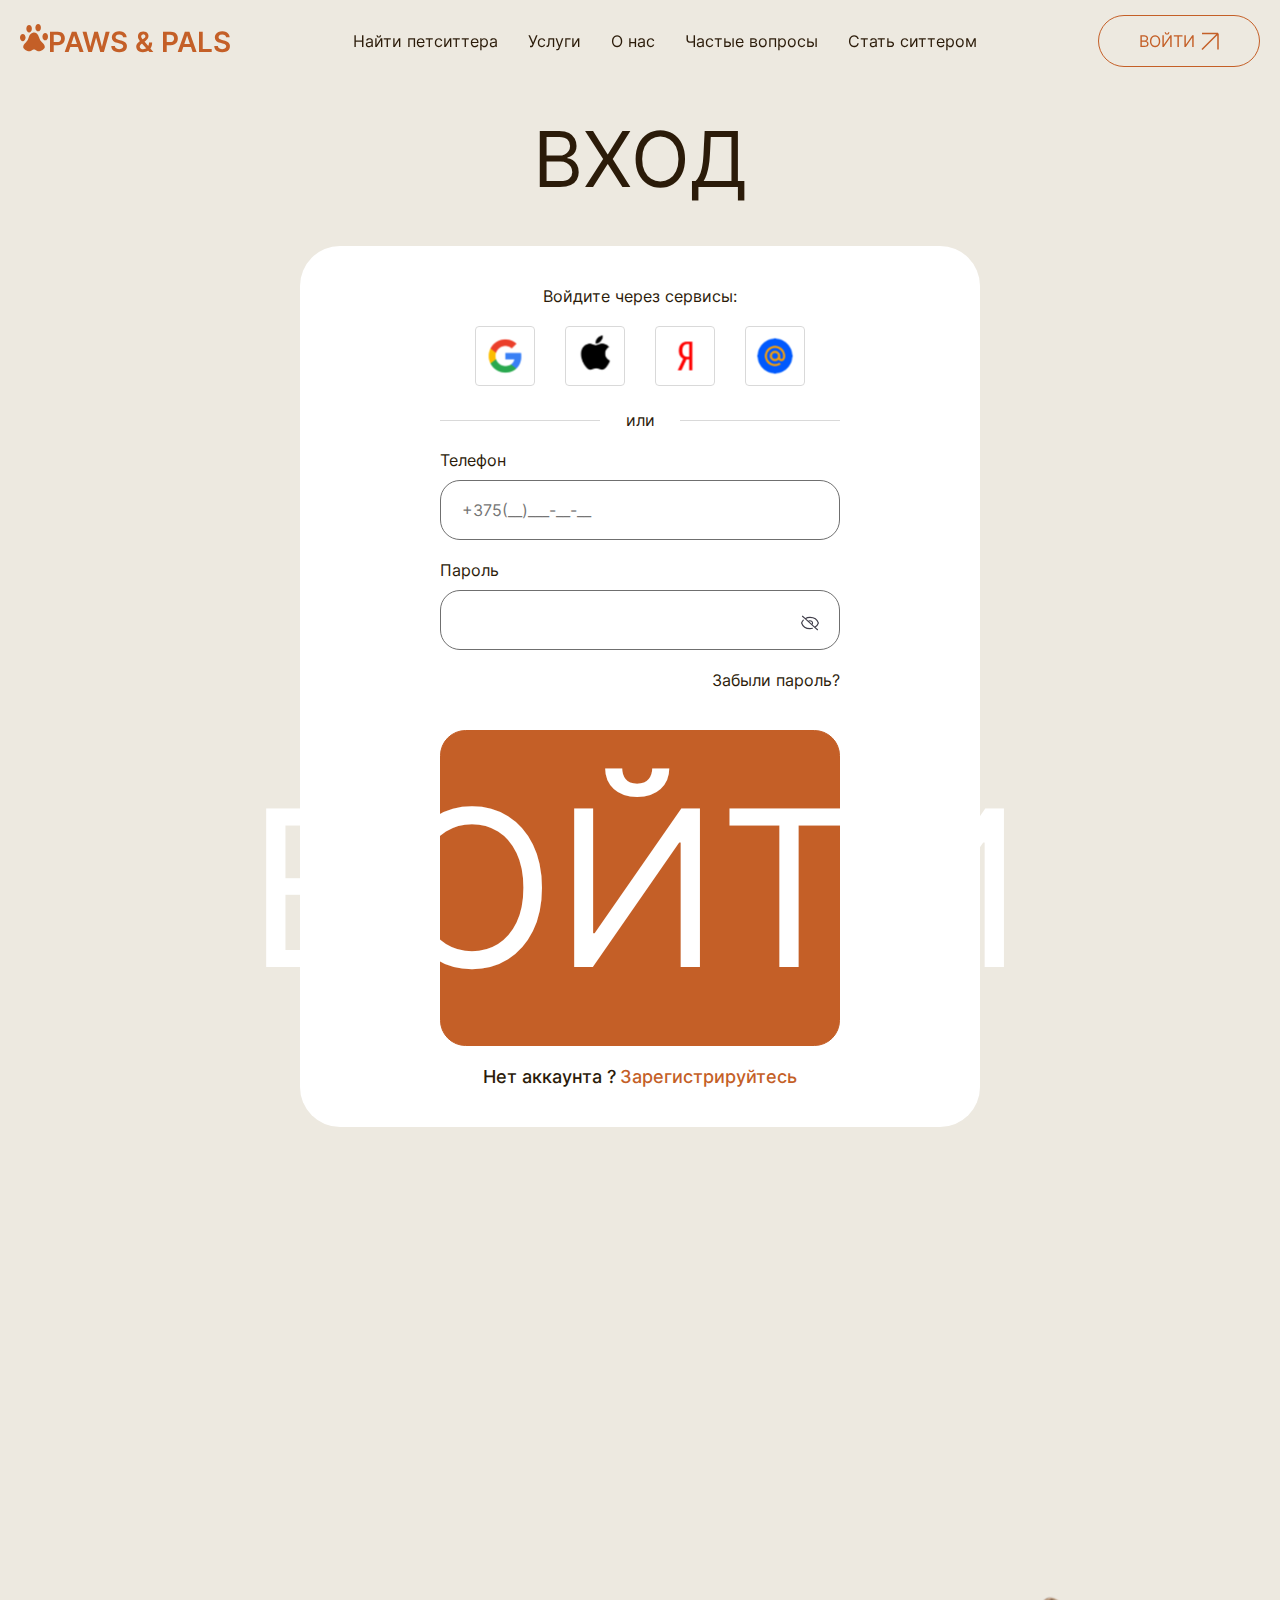
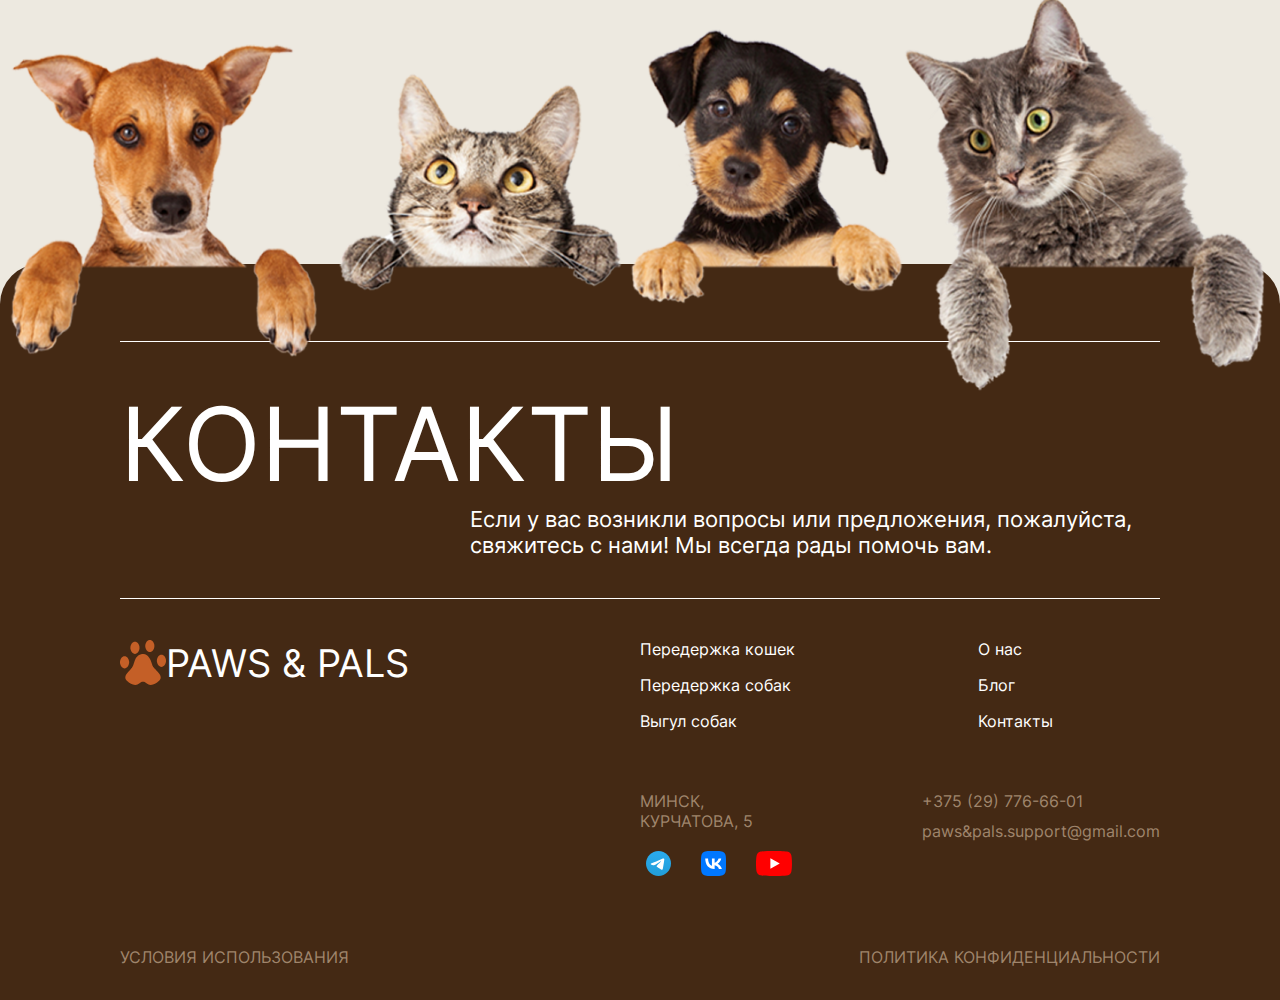
==== commit 46370b88: "адаптив" ====
--- a/auth.html
+++ b/auth.html
@@ -1,198 +1,145 @@
 <!DOCTYPE html>
 <html lang="en">
-  <head>
-    <meta charset="UTF-8" />
-    <meta name="viewport" content="width=device-width, initial-scale=1.0" />
-    <title>Авторизация/Регистрация</title>
-    <link rel="stylesheet" href="./fonts/font.css" />
-    <link rel="stylesheet" href="./css/globals.css" />
-    <link rel="stylesheet" href="./css/variables.css" />
-    <link rel="stylesheet" href="./css/style.css" />
-  </head>
 
-  <body>
-    <div class="wrapper flex-style-column">
-      <header class="header">
-        <div class="header__body flex-style-row">
-          <div class="header__logo flex-style-row">
-            <img src="./images/svg/paws.svg" alt="paws-logo" /><span
-              >Paws & Pals</span
-            >
-          </div>
-          <nav class="header__nav">
-            <ul class="flex-style-row">
-              <li class="link-active">
-                <a href="./get-petsitter.html">Найти петситтера</a>
-              </li>
-              <li><a href="#services">Услуги</a></li>
-              <li><a href="./about-us.html">О нас</a></li>
-              <li><a href="#questions">Частые вопросы</a></li>
-              <li><a href="#getsitter">Стать ситтером</a></li>
-            </ul>
-          </nav>
-          <button
-            type="button"
-            class="button header__button flex-style-row button-hover"
-          >
-            <span>Войти</span>
-            <svg
-              width="18"
-              height="19"
-              viewBox="0 0 18 19"
-              fill="none"
-              xmlns="http://www.w3.org/2000/svg"
-            >
-              <path
-                d="M1 17.5L17 1.5M17 1.5V17.5M17 1.5H1"
-                stroke="#C45F27"
-                stroke-width="1.5"
-              />
-            </svg>
-          </button>
-        </div>
-      </header>
-      <main class="main flex-style-column main-style">
-        <section>
-          <div class="form-component flex-style-column">
-            <h1 class="title">Вход</h1>
-            <form action="#" class="sign-up form-style flex-style-column">
-              <div class="auth-services flex-style-column">
-                <p class="paragraph-margin">Войдите через сервисы:</p>
-                <div class="auth-link flex-style-row">
-                  <a href="#"
-                    ><img src="./images/svg/services/google.svg" alt="Google"
-                  /></a>
-                  <a href="#"
-                    ><img src="./images/svg/services/apple.svg" alt="Apple"
-                  /></a>
-                  <a href="#"
-                    ><img src="./images/svg/services/yandex.svg" alt="Yandex"
-                  /></a>
-                  <a href="#"
-                    ><img src="./images/svg/services/mailru.svg" alt="Mailru"
-                  /></a>
-                </div>
-              </div>
-              <p class="linie-style">или</p>
-              <div class="signup__inputs flex-style-column">
-                <label for="signup__input-phone">
-                  <p>Телефон</p>
-                  <input
-                    type="phone"
-                    placeholder="+375(__)___-__-__"
-                    class="signup__input signup__input-phone input-signup-style"
-                    name="signup__input-phone"
-                  />
-                </label>
-                <label for="sign__input-pass" class="input__password">
-                  <p>Пароль</p>
-                  <input
-                    type="password"
-                    class="signup__input input-signup-style"
-                    name="sign__input-pass"
-                  />
-                  <svg
-                    width="20"
-                    height="18"
-                    viewBox="0 0 20 18"
-                    fill="none"
-                    xmlns="http://www.w3.org/2000/svg"
-                  >
-                    <path
-                      d="M3.31682 6.16725C2.5372 6.99538 1.95666 7.9599 1.61182 9C2.68848 12.2535 6.03682 14.625 10.0001 14.625C10.8276 14.625 11.6276 14.5215 12.386 14.3287M5.19015 4.671C6.61733 3.82336 8.29021 3.37262 10.0001 3.375C13.9635 3.375 17.311 5.7465 18.3876 8.9985C17.7976 10.7755 16.531 12.3087 14.8101 13.329M5.19015 4.671L2.50015 2.25M5.19015 4.671L8.23182 7.4085M14.8101 13.329L17.5001 15.75M14.8101 13.329L11.7685 10.5915C12.0006 10.3826 12.1848 10.1345 12.3105 9.86149C12.4361 9.58848 12.5008 9.29587 12.5008 9.00037C12.5008 8.70488 12.4361 8.41227 12.3105 8.13926C12.1848 7.86626 12.0006 7.6182 11.7685 7.40925C11.5363 7.2003 11.2607 7.03455 10.9574 6.92147C10.654 6.80839 10.3289 6.75018 10.0006 6.75018C9.67223 6.75018 9.34712 6.80839 9.04378 6.92147C8.74044 7.03455 8.46482 7.2003 8.23265 7.40925M11.7676 10.5908L8.23348 7.41"
-                      stroke="#3F3D49"
-                      stroke-width="1.125"
-                      stroke-linecap="round"
-                      stroke-linejoin="round"
-                    />
-                  </svg>
-                </label>
-                <a href="#" class="link-password">Забыли пароль?</a>
-              </div>
-              <button
-                class="main__button flex-style-row button button-text-style button-hover button-auth"
-              >
-                Войти
-                <svg
-                  width="28"
-                  height="28"
-                  viewBox="0 0 38 38"
-                  xmlns="http://www.w3.org/2000/svg"
-                  class="pawsicon"
-                >
-                  <use xlink:href="./images/svg/paws.svg#pawsicon"></use>
-                </svg>
-              </button>
-              <div class="register-link">
-                <span>Нет аккаунта ?</span
-                ><a href="./registration.html" class="link-brown"
-                  >Зарегистрируйтесь</a
-                >
-              </div>
-            </form>
-          </div>
-        </section>
-      </main>
-      <footer class="footer flex-style-column">
-        <img src="../images/pets.png" alt="pets" class="footer-pets" />
-        <div class="footer__body flex-style-column">
-          <div class="footer__block">
-            <h2 class="footer__title">Контакты</h2>
-            <p class="footer__subtitle">
-              Если у вас возникли вопросы или предложения, пожалуйста, свяжитесь
-              с нами! Мы всегда рады помочь вам.
-            </p>
-          </div>
-          <div class="flex-style-row footer__content">
-            <div class="footer__logo">
-              <img src="./images/svg/paws.svg" alt="paws-logo" /><span
-                >Paws & Pals</span
-              >
-            </div>
-            <div class="flex-style-column footer__info">
-              <div class="flex-style-row footer__links">
-                <ul class="flex-style-column">
-                  <li><a href="#">Передержка кошек</a></li>
-                  <li><a href="#">Передержка собак</a></li>
-                  <li><a href="#">Выгул собак </a></li>
-                </ul>
-                <ul class="flex-style-column">
-                  <li><a href="#">О нас </a></li>
-                  <li><a href="#">Блог </a></li>
-                  <li><a href="#">Контакты</a></li>
-                </ul>
-              </div>
-              <div class="flex-style-row footer__address">
-                <div class="adress flex-style-column">
-                  <p>Минск, курчатова, 5</p>
-                  <div class="social flex-style-row">
-                    <a href="#"
-                      ><img src="./images/svg/logo-tg.svg" alt="telegram"
-                    /></a>
-                    <a href="#"
-                      ><img src="./images/svg/logo-vk.svg" alt="vkontakte"
-                    /></a>
-                    <a href="#"
-                      ><img src="./images/svg/logo-youtube.svg" alt="youtube"
-                    /></a>
-                  </div>
-                </div>
-                <div class="info flex-style-column">
-                  <a href="tel:+375297766601">+375 (29) 776-66-01</a>
-                  <a href="mailto:paws&pals.support@gmail.com"
-                    >paws&pals.support@gmail.com</a
-                  >
-                </div>
-              </div>
-            </div>
-          </div>
-          <div class="politic flex-style-row">
-            <a href="#">Условия использования</a>
-            <a href="#">Политика конфиденциальности</a>
-          </div>
-        </div>
-      </footer>
-      <script src="./js/script.js"></script>
-    </div>
-  </body>
-</html>
+<head>
+	<meta charset="UTF-8" />
+	<meta name="viewport" content="width=device-width, initial-scale=1.0" />
+	<title>Авторизация/Регистрация</title>
+	<link rel="stylesheet" href="./fonts/font.css" />
+	<link rel="stylesheet" href="./css/globals.css" />
+	<link rel="stylesheet" href="./css/variables.css" />
+	<link rel="stylesheet" href="./css/style.css" />
+</head>
+
+<body>
+	<div class="wrapper flex-style-column">
+		<header class="header">
+			<div class="header__body flex-style-row">
+				<div class="header__logo flex-style-row">
+					<a href="/"><svg width="28" height="28" viewBox="0 0 38 38" fill="none"
+							xmlns="http://www.w3.org/2000/svg" class="pawsicon">
+							<use xlink:href="./images/svg/paws.svg#pawsicon"></use>
+						</svg><span>Paws & Pals</span></a>
+				</div>
+				<nav class="header__nav">
+					<ul class="flex-style-row">
+						<li class="link-active">
+							<a href="./get-petsitter.html">Найти петситтера</a>
+						</li>
+						<li><a href="#services">Услуги</a></li>
+						<li><a href="./about-us.html">О нас</a></li>
+						<li><a href="#questions">Частые вопросы</a></li>
+						<li><a href="#getsitter">Стать ситтером</a></li>
+					</ul>
+				</nav>
+				<button type="button" class="button header__button flex-style-row button-hover">
+					<span>Войти</span>
+					<svg width="18" height="19" viewBox="0 0 18 19" fill="none" xmlns="http://www.w3.org/2000/svg">
+						<path d="M1 17.5L17 1.5M17 1.5V17.5M17 1.5H1" stroke="#C45F27" stroke-width="1.5" />
+					</svg>
+				</button>
+			</div>
+		</header>
+		<main class="main flex-style-column main-style">
+			<section>
+				<div class="form-component flex-style-column">
+					<h1 class="title">Вход</h1>
+					<form action="#" class="sign-up form-style-auth flex-style-column">
+						<div class="auth-services flex-style-column">
+							<p class="paragraph-margin">Войдите через сервисы:</p>
+							<div class="auth-link flex-style-row">
+								<a href="#"><img src="./images/svg/services/google.svg" alt="Google" /></a>
+								<a href="#"><img src="./images/svg/services/apple.svg" alt="Apple" /></a>
+								<a href="#"><img src="./images/svg/services/yandex.svg" alt="Yandex" /></a>
+								<a href="#"><img src="./images/svg/services/mailru.svg" alt="Mailru" /></a>
+							</div>
+						</div>
+						<p class="linie-style">или</p>
+						<div class="signup__inputs flex-style-column">
+							<label for="signup__input-phone">
+								<p>Телефон</p>
+								<input type="phone" placeholder="+375(__)___-__-__"
+									class="signup__input signup__input-phone input-signup-style" name="signup__input-phone" />
+							</label>
+							<label for="sign__input-pass" class="input__password">
+								<p>Пароль</p>
+								<input type="password" class="signup__input input-signup-style" name="sign__input-pass" />
+								<svg width="20" height="18" viewBox="0 0 20 18" fill="none" xmlns="http://www.w3.org/2000/svg">
+									<path
+										d="M3.31682 6.16725C2.5372 6.99538 1.95666 7.9599 1.61182 9C2.68848 12.2535 6.03682 14.625 10.0001 14.625C10.8276 14.625 11.6276 14.5215 12.386 14.3287M5.19015 4.671C6.61733 3.82336 8.29021 3.37262 10.0001 3.375C13.9635 3.375 17.311 5.7465 18.3876 8.9985C17.7976 10.7755 16.531 12.3087 14.8101 13.329M5.19015 4.671L2.50015 2.25M5.19015 4.671L8.23182 7.4085M14.8101 13.329L17.5001 15.75M14.8101 13.329L11.7685 10.5915C12.0006 10.3826 12.1848 10.1345 12.3105 9.86149C12.4361 9.58848 12.5008 9.29587 12.5008 9.00037C12.5008 8.70488 12.4361 8.41227 12.3105 8.13926C12.1848 7.86626 12.0006 7.6182 11.7685 7.40925C11.5363 7.2003 11.2607 7.03455 10.9574 6.92147C10.654 6.80839 10.3289 6.75018 10.0006 6.75018C9.67223 6.75018 9.34712 6.80839 9.04378 6.92147C8.74044 7.03455 8.46482 7.2003 8.23265 7.40925M11.7676 10.5908L8.23348 7.41"
+										stroke="#3F3D49" stroke-width="1.125" stroke-linecap="round" stroke-linejoin="round" />
+								</svg>
+							</label>
+							<a href="#" class="link-password">Забыли пароль?</a>
+						</div>
+						<button class="main__button flex-style-row button button-text-style button-hover button-auth">
+							Войти
+							<svg width="28" height="28" viewBox="0 0 38 38" xmlns="http://www.w3.org/2000/svg"
+								class="pawsicon">
+								<use xlink:href="./images/svg/paws.svg#pawsicon"></use>
+							</svg>
+						</button>
+						<div class="register-link">
+							<span>Нет аккаунта ?</span><a href="./registration.html" class="link-brown">Зарегистрируйтесь</a>
+						</div>
+					</form>
+				</div>
+			</section>
+		</main>
+		<footer class="footer flex-style-column">
+			<img src="../images/pets.png" alt="pets" class="footer-pets" />
+			<div class="footer__body flex-style-column">
+				<div class="footer__block">
+					<h2 class="footer__title">Контакты</h2>
+					<p class="footer__subtitle">
+						Если у вас возникли вопросы или предложения, пожалуйста, свяжитесь
+						с нами! Мы всегда рады помочь вам.
+					</p>
+				</div>
+				<div class="flex-style-row footer__content">
+					<div class="footer__logo">
+						<svg width="46" height="48" viewBox="0 0 38 38" fill="none" xmlns="http://www.w3.org/2000/svg"
+							class="pawsicon">
+							<use xlink:href="./images/svg/paws.svg#pawsicon"></use>
+						</svg><span>Paws & Pals</span>
+					</div>
+					<div class="flex-style-column footer__info">
+						<div class="flex-style-row footer__links">
+							<ul class="flex-style-column">
+								<li><a href="#">Передержка кошек</a></li>
+								<li><a href="#">Передержка собак</a></li>
+								<li><a href="#">Выгул собак </a></li>
+							</ul>
+							<ul class="flex-style-column">
+								<li><a href="#">О нас </a></li>
+								<li><a href="#">Блог </a></li>
+								<li><a href="#">Контакты</a></li>
+							</ul>
+						</div>
+						<div class="flex-style-row footer__address">
+							<div class="adress flex-style-column">
+								<p>Минск, курчатова, 5</p>
+								<div class="social flex-style-row">
+									<a href="#"><img src="./images/svg/logo-tg.svg" alt="telegram" /></a>
+									<a href="#"><img src="./images/svg/logo-vk.svg" alt="vkontakte" /></a>
+									<a href="#"><img src="./images/svg/logo-youtube.svg" alt="youtube" /></a>
+								</div>
+							</div>
+							<div class="info flex-style-column">
+								<a href="tel:+375297766601">+375 (29) 776-66-01</a>
+								<a href="mailto:paws&pals.support@gmail.com">paws&pals.support@gmail.com</a>
+							</div>
+						</div>
+					</div>
+				</div>
+				<div class="politic flex-style-row">
+					<a href="#">Условия использования</a>
+					<a href="#">Политика конфиденциальности</a>
+				</div>
+			</div>
+		</footer>
+		<script src="./js/script.js"></script>
+	</div>
+</body>
+
+</html>--- a/css/globals.css
+++ b/css/globals.css
@@ -91,4 +91,41 @@
 	height: 100%;
 	object-fit: cover;
 	object-position: center;
+}
+
+img {
+	width: 100%;
+	height: auto;
+}
+
+.swiper {
+	width: 100%;
+}
+
+.swiper-css-mode .swiper-button-next,
+.swiper-css-mode .swiper-button-prev {
+	position: absolute;
+	width: 53px;
+	height: 53px;
+}
+
+.swiper-css-mode .swiper-button-next::after,
+.swiper-css-mode .swiper-button-prev::after {
+	content: '';
+}
+
+.swiper-css-mode .swiper-button-next {
+	top: 33px;
+	right: 0;
+	z-index: 100;
+	border-radius: 100%;
+	border: var(--border);
+}
+
+.swiper-css-mode .swiper-button-prev {
+	top: 33px;
+	left: 91%;
+	z-index: 100;
+	border-radius: 100%;
+	border: var(--border);
 }--- a/css/style.css
+++ b/css/style.css
@@ -3,7 +3,7 @@
 	font-variation-settings: "wght" var(--font-wght), "wdth" var(--font-wdth);
 	font-size: var(--font-size);
 	color: var(--text-color);
-
+	background-color: var(--bg-main);
 }
 
 .main section:not(.no-container),
@@ -16,6 +16,48 @@
 	padding: 0px 20px;
 }
 
+.burger {
+	cursor: pointer;
+	display: none;
+	flex-direction: column;
+}
+
+.line {
+	width: 25px;
+	height: 3px;
+	background-color: white;
+	margin: 4px 0;
+}
+
+.nav {}
+
+.nav.active {
+	display: block;
+
+}
+
+.nav li {
+	padding: 10px;
+	text-align: center;
+}
+
+.nav a {
+	color: white;
+	text-decoration: none;
+}
+
+
+@media (max-width: 768px) {
+	.nav {
+		position: absolute;
+		right: 0;
+		top: 66px;
+		width: 20%;
+		min-height: 100%;
+	}
+}
+
+
 .header-style-white *,
 .header-style-white .header__logo a span {
 	color: var(--wh-color);
@@ -25,13 +67,21 @@
 	border: 1px solid var(--wh-color);
 }
 
+.header-style-white .header__logo {
+	--svg-fill: white;
+}
+
+.header-style-white .header__logo span {
+	color: var(--wh-color);
+}
+
 .header-style-white button svg path {
 	stroke: white;
 }
 
 .main {
 
-	margin-bottom: 140px;
+	padding-bottom: 140px;
 	background-color: var(--bg-main);
 }
 
@@ -45,6 +95,10 @@
 
 .main__title {
 	text-align: center;
+}
+
+.main-petsitter {
+	padding-bottom: 0;
 }
 
 .header {
@@ -77,7 +131,7 @@
 	transition: color 0.3s ease;
 }
 
-.header__nav ul li::after {
+.header__nav ul li a::after {
 	content: '';
 	position: absolute;
 	left: 0;
@@ -91,13 +145,13 @@
 	transition: transform 0.3s ease;
 }
 
-.header__nav ul li:hover::after,
-li.link-active::after {
+.header__nav ul li a:hover::after,
+.link-active::after {
 	transform: scaleX(1);
 }
 
 .header__nav ul li:hover,
-li.link-active::after {
+a.link-active {
 	color: var(--btn-color);
 }
 
@@ -110,18 +164,18 @@
 }
 
 .header__logo span {
-	--font-size: 28px;
+	--font-size: clamp(16px, 3vw, 28px);
 	font-size: var(--font-size);
 	color: var(--logo-color);
 }
 
 .main {
-	gap: 140px;
+	gap: clamp(70px, 3vw, 140px);
 }
 
 .button {
 	text-transform: uppercase;
-	border-radius: 50px;
+	border-radius: clamp(20px, 2vw, 50px);
 	border: var(--border);
 	color: var(--btn-color);
 	align-items: center;
@@ -130,9 +184,9 @@
 }
 
 .button-text-style {
-	--font-size: 25px;
-	font-size: var(--font-size);
-	padding: 25px;
+	--font-size: clamp(17px, 3vw, 25px);
+	font-size: var(--font-size);
+	padding: clamp(10px, 4vw, 25px);
 }
 
 
@@ -140,17 +194,18 @@
 .header__button {
 	padding: 15px 40px;
 	gap: 6px;
-	border-radius: 30px;
-}
-
-.main__section {
-}
-.main-style-petsitter{
-	padding-top: 80px;
-}
+	border-radius: clamp(15px, 3vw, 30px);
+}
+
+.main__section {}
+
+.main-style-petsitter {
+	padding-top: clamp(80px, 4vw, 163px);
+}
+
 .title {
 	text-transform: uppercase;
-	--font-size: 94px;
+	--font-size: clamp(27px, 6vw, 94px);
 	font-size: var(--font-size);
 }
 
@@ -160,12 +215,13 @@
 }
 
 .main__img {
-	border-radius: 100px;
+	border-radius: clamp(40px, 7vw, 100px);
 	margin-bottom: 10px;
 }
 
 .main__row {
-	gap: 47px;
+	column-gap: clamp(20px, 2vw, 47px);
+	row-gap: 20px;
 }
 
 .main__button {
@@ -174,13 +230,13 @@
 }
 
 .main__text {
-	--font-size: 100px;
+	--font-size: clamp(27px, 6vw, 100px);
 	text-transform: uppercase;
 	font-size: var(--font-size);
 }
 
 .second__title {
-	--font-size: 64px;
+	--font-size: clamp(27px, 5vw, 64px);
 	display: flex;
 	flex-direction: column;
 	font-size: var(--font-size);
@@ -199,14 +255,15 @@
 
 .block-second__title {
 	justify-content: start;
+	row-gap: 20px;
 }
 
 .block__name {
-	flex: 1 0 auto;
-	--font-size: 20px;
+	flex: 0 0 auto;
+	--font-size: clamp(17px, 3vw, 20px);
 	--border: 1px solid var(--text-color);
 	display: inline-flex;
-	border-radius: 30px;
+	border-radius: clamp(20px, 3vw, 30px);
 	align-self: start;
 	padding: 10px 30px;
 	text-transform: uppercase;
@@ -220,7 +277,7 @@
 }
 
 .button-circle {
-	--font-size: 22px;
+	--font-size: clamp(17px, 3vw, 22px);
 	font-size: var(--font-size);
 	height: 220px;
 	width: 220px;
@@ -275,7 +332,7 @@
 
 .services__card figcaption {
 	position: absolute;
-	--font-size: 20px;
+	--font-size: clamp(17px, 3vw, 20px);
 	font-size: var(--font-size);
 	bottom: 40px;
 	z-index: 10;
@@ -292,9 +349,9 @@
 }
 
 .advantages {
-	padding: 100px;
+	padding: clamp(20px, 5vw, 100px);
 	color: var(--wh-color);
-	border-radius: 40px;
+	border-radius: clamp(20px, 3vw, 40px);
 	background-color: var(--bg-block);
 }
 
@@ -321,7 +378,7 @@
 }
 
 .advantages__body {
-	gap: 50px;
+	gap: clamp(30px, 3vw, 50px);
 }
 
 .advantages__list li {
@@ -340,7 +397,7 @@
 }
 
 .text__title {
-	--font-size: 30px;
+	--font-size: clamp(17px, 3vw, 30px);
 	font-size: var(--font-size);
 	text-transform: uppercase;
 }
@@ -362,6 +419,10 @@
 	position: relative;
 }
 
+.block__img img {
+	border-radius: clamp(20px, 5vw, 40px);
+}
+
 .button-absolute {
 	position: absolute;
 	right: 30px;
@@ -379,6 +440,11 @@
 
 .reviews {
 	gap: 50px;
+	position: relative;
+}
+
+.reviews .block-second__title {
+	margin-bottom: 50px;
 }
 
 .user__info {
@@ -390,7 +456,7 @@
 }
 
 .content__name {
-	--font-size: 30px;
+	--font-size: clamp(17px, 3vw, 30px);
 	font-size: var(--font-size);
 
 }
@@ -398,7 +464,7 @@
 .content__subtitle {}
 
 .user__text {
-	--font-size: 24px;
+	--font-size: clamp(17px, 3vw, 24px);
 	font-size: var(--font-size);
 	align-self: start;
 	gap: 20px;
@@ -423,15 +489,17 @@
 }
 
 .contact__number {
-	--font-size: 28px;
+	--font-size: clamp(17px, 3vw, 28px);
 	font-size: var(--font-size);
 	margin-bottom: 6px;
 }
 
 .contact__mail {
-	display: inline;
+	display: inline-flex;
+	align-items: center;
+	gap: 8px;
 	width: 235px;
-	--font-size: 23px;
+	--font-size: clamp(17px, 3vw, 23px);
 	text-transform: uppercase;
 	text-decoration-color: var(--btn-color);
 	font-size: var(--font-size);
@@ -491,15 +559,22 @@
 .footer__logo {
 	flex: 1 1 50%;
 	align-self: start;
+	display: flex;
+	align-items: center;
 	text-transform: uppercase;
-	--font-size: 40px;
+	--font-size: clamp(20px, 3vw, 40px);
 	--font-wght: 500;
 	font-size: var(--font-size);
 	font-weight: var(--font-wght);
 	color: var(--wh-color);
 }
 
-
+.footer__logo a {
+	display: flex;
+	gap: 8px;
+	align-items: center;
+	--svg-fill: white;
+}
 
 .footer__body {
 	gap: 40px;
@@ -515,12 +590,12 @@
 
 .footer__title {
 	text-transform: uppercase;
-	--font-size: 140px;
-	font-size: 140px;
+	--font-size: clamp(20px, 8vw, 140px);
+	font-size: var(--font-size);
 }
 
 .footer__subtitle {
-	--font-size: 22px;
+	--font-size: clamp(17px, 2vw, 22px);
 	font-size: var(--font-size);
 	max-width: 690px;
 	justify-self: end;
@@ -653,7 +728,7 @@
 	gap: 40px;
 }
 
-.form-style {
+.form-style-auth {
 	padding: 40px 140px;
 	background-color: var(--wh-color);
 	border-radius: 40px;
@@ -709,7 +784,7 @@
 	background-color: var(--btn-color);
 	--svg-fill: var(--wh-color);
 	color: var(--wh-color);
-	--font-size: 22px;
+	--font-size: clamp(17vw, 2vw, 22px);
 	font-size: var(--font-size);
 }
 
@@ -745,7 +820,7 @@
 	align-items: center;
 	justify-content: center;
 	gap: 4px;
-	--font-size: 18px;
+	--font-size: clamp(15px, 3vw, 18px);
 	--font-wght: 500;
 	font-size: var(--font-size);
 	font-variation-settings: "wght" var(--font-wght), "wdth" var(--font-wdth);
@@ -823,7 +898,7 @@
 }
 
 .text-register {
-	--font-size: 32px;
+	--font-size: clamp(16px, 3vw, 32px);
 	font-size: var(--font-size);
 	max-width: 506px;
 	text-align: center;
@@ -837,7 +912,7 @@
 }
 
 .buttons__block button {
-	--font-size: 22px;
+	--font-size: clamp(16px, 2vw, 22px);
 	font-size: var(--font-size);
 	max-width: 380px;
 }
@@ -946,7 +1021,7 @@
 }
 
 .input__block p {
-	--font-size: 24px;
+	--font-size: clamp(15px, 2vw, 24px);
 	--font-wght: 500;
 	margin-bottom: 20px;
 	font-variation-settings: "wght" var(--font-wght), "wdth" var(--font-wdth);
@@ -960,6 +1035,12 @@
 	gap: 120px;
 	padding: 40px 184px 60px;
 	align-items: start;
+	background-color: var(--wh-color);
+	border-radius: 40px;
+}
+
+.filter-block {
+	gap: 60px;
 }
 
 .input-checkbox-style {
@@ -1003,7 +1084,7 @@
 }
 
 .input-checkbox-style {
-	--font-size: 20px;
+	--font-size: clamp(15px, 2vw, 20px);
 	justify-content: center;
 	font-size: var(--font-size);
 }
@@ -1041,7 +1122,7 @@
 	height: 42px;
 	position: relative;
 	background-color: var(--wh-color);
-	z-index: 5;
+	z-index: 2;
 	transition: height 0.3s ease-out;
 	overflow: hidden;
 }
@@ -1201,4 +1282,14 @@
 	content: attr(placeholder);
 	width: 100%;
 	color: #6F6F6F;
+}
+
+@media(max-width:1299.99px) {
+	.advantages__content {
+		flex-direction: column;
+	}
+
+	.block-second__title {
+		flex-wrap: wrap;
+	}
 }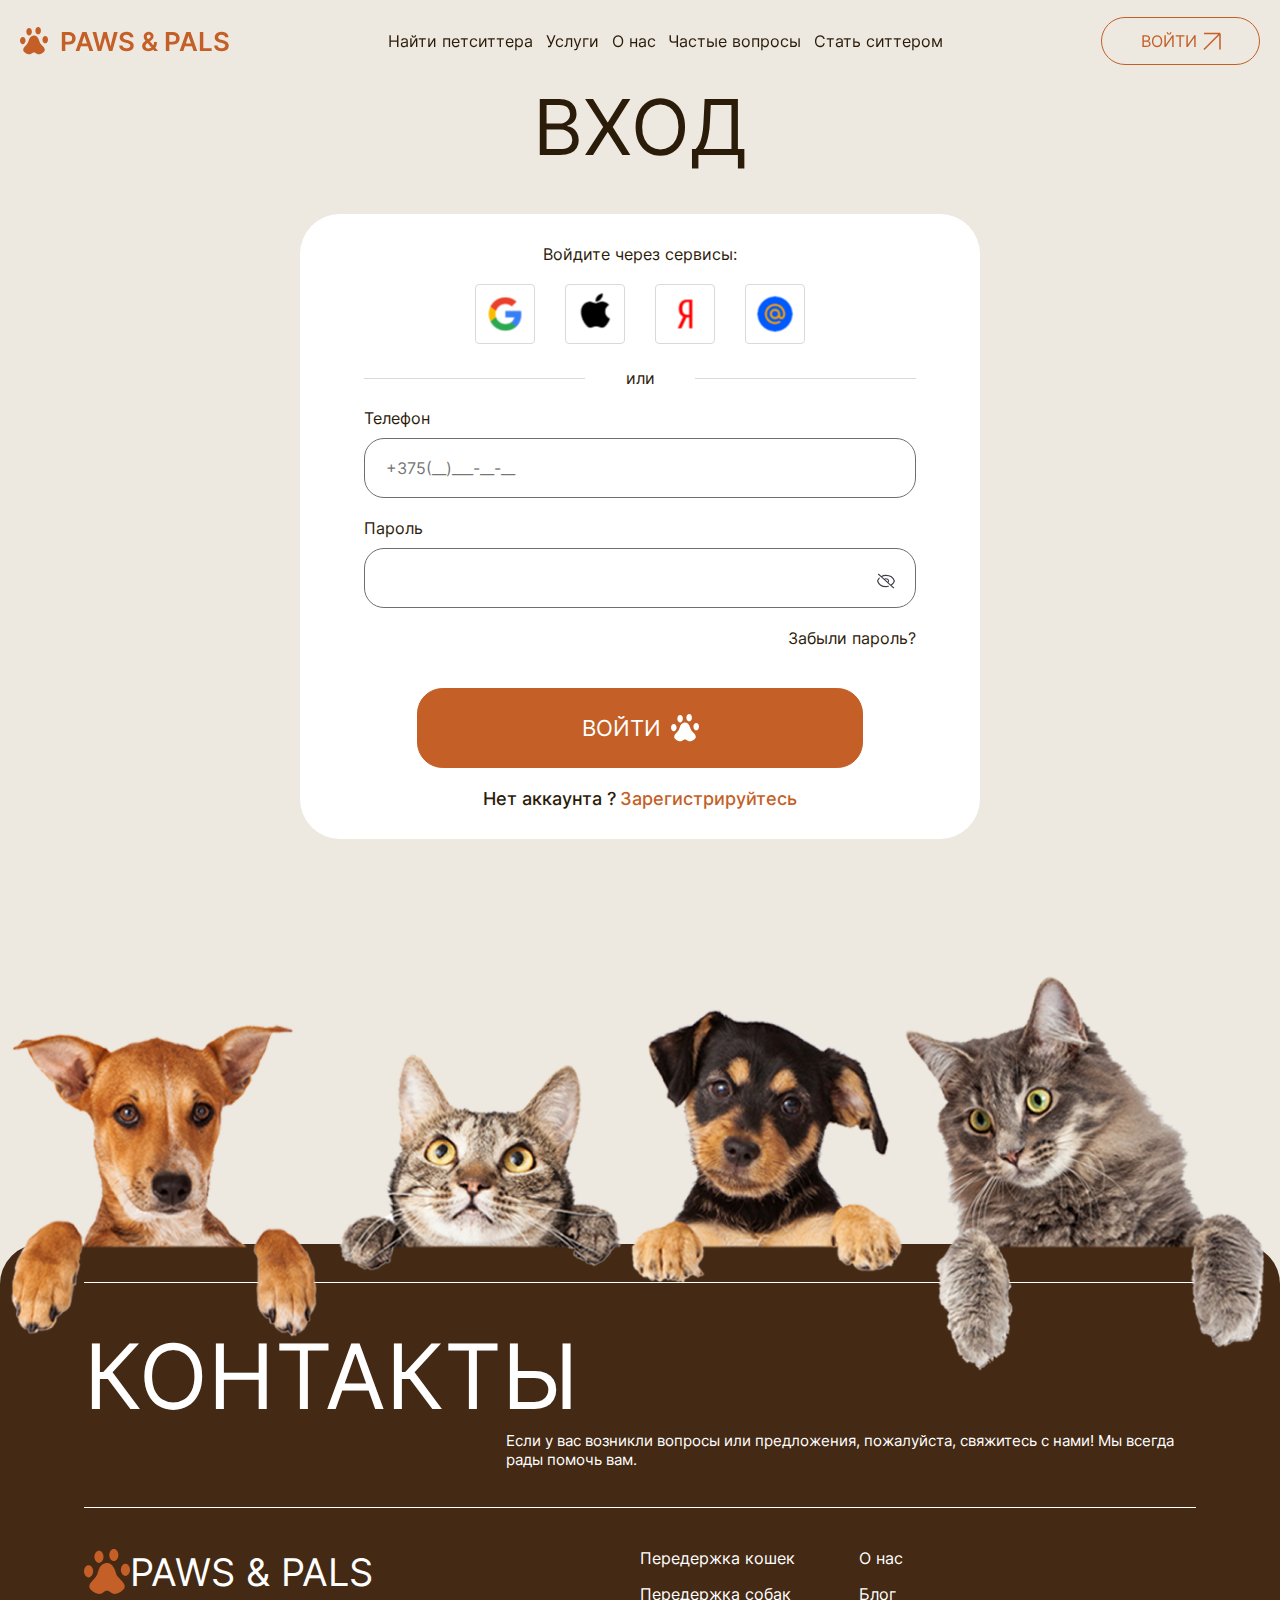
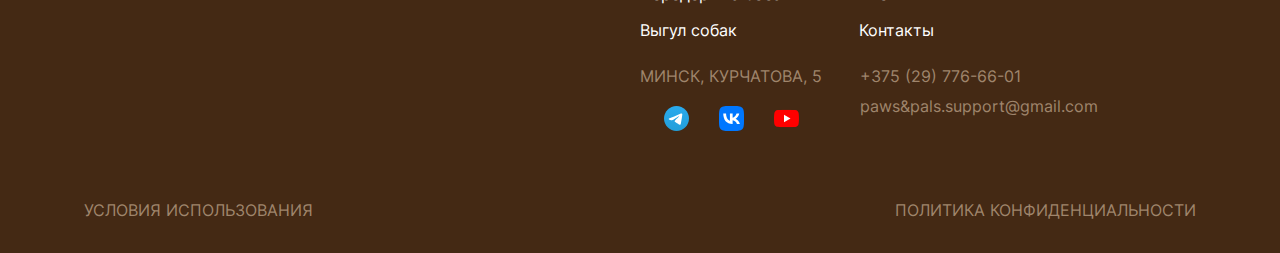
==== commit 25bfffb5: "доработка версткит" ====
--- a/auth.html
+++ b/auth.html
@@ -15,29 +15,34 @@
 	<div class="wrapper flex-style-column">
 		<header class="header">
 			<div class="header__body flex-style-row">
-				<div class="header__logo flex-style-row">
-					<a href="/"><svg width="28" height="28" viewBox="0 0 38 38" fill="none"
-							xmlns="http://www.w3.org/2000/svg" class="pawsicon">
-							<use xlink:href="./images/svg/paws.svg#pawsicon"></use>
-						</svg><span>Paws & Pals</span></a>
-				</div>
+				<a class="header__logo flex-style-row" href="/">
+					<svg width="28" height="28" viewBox="0 0 38 38" fill="none" xmlns="http://www.w3.org/2000/svg"
+						class="pawsicon">
+						<use xlink:href="./images/svg/paws.svg#pawsicon"></use>
+					</svg><span>Paws & Pals</span></a>
 				<nav class="header__nav">
 					<ul class="flex-style-row">
-						<li class="link-active">
-							<a href="./get-petsitter.html">Найти петситтера</a>
-						</li>
+						<li><a href="./get-petsitter.html">Найти петситтера</a></li>
 						<li><a href="#services">Услуги</a></li>
 						<li><a href="./about-us.html">О нас</a></li>
 						<li><a href="#questions">Частые вопросы</a></li>
 						<li><a href="#getsitter">Стать ситтером</a></li>
 					</ul>
 				</nav>
-				<button type="button" class="button header__button flex-style-row button-hover">
-					<span>Войти</span>
-					<svg width="18" height="19" viewBox="0 0 18 19" fill="none" xmlns="http://www.w3.org/2000/svg">
-						<path d="M1 17.5L17 1.5M17 1.5V17.5M17 1.5H1" stroke="#C45F27" stroke-width="1.5" />
-					</svg>
-				</button>
+				<div class="header-block flex-style-row">
+					<button type="button" class="header__button button  flex-style-row button-hover"
+						onclick="location.href='auth.html'">
+						<span>Войти</span>
+						<svg width="18" height="19" viewBox="0 0 18 19" fill="none" xmlns="http://www.w3.org/2000/svg">
+							<path d="M1 17.5L17 1.5M17 1.5V17.5M17 1.5H1" stroke="#C45F27" stroke-width="1.5" />
+						</svg>
+					</button>
+					<div class="header__burger">
+						<div class="line"></div>
+						<div class="line"></div>
+						<div class="line"></div>
+					</div>
+				</div>
 			</div>
 		</header>
 		<main class="main flex-style-column main-style">
--- a/css/globals.css
+++ b/css/globals.css
@@ -124,7 +124,7 @@
 
 .swiper-css-mode .swiper-button-prev {
 	top: 33px;
-	left: 91%;
+	left: 89%;
 	z-index: 100;
 	border-radius: 100%;
 	border: var(--border);
--- a/css/style.css
+++ b/css/style.css
@@ -16,46 +16,42 @@
 	padding: 0px 20px;
 }
 
-.burger {
+.header__burger {
+	display: none;
 	cursor: pointer;
-	display: none;
-	flex-direction: column;
+	width: 30px;
+	position: relative;
 }
 
 .line {
-	width: 25px;
+	background: var(--btn-color);
 	height: 3px;
-	background-color: white;
-	margin: 4px 0;
-}
-
-.nav {}
-
-.nav.active {
-	display: block;
-
-}
-
-.nav li {
-	padding: 10px;
-	text-align: center;
-}
-
-.nav a {
-	color: white;
-	text-decoration: none;
-}
-
-
-@media (max-width: 768px) {
-	.nav {
-		position: absolute;
-		right: 0;
-		top: 66px;
-		width: 20%;
-		min-height: 100%;
-	}
-}
+	margin: 5px 0;
+	transition: all 0.3s ease;
+}
+
+.header__burger.active-burger .line:nth-child(1) {
+	transform: rotate(45deg);
+	position: relative;
+	top: 8px;
+}
+
+.header__burger.active-burger .line:nth-child(2) {
+	opacity: 0;
+}
+
+.header__burger.active-burger .line:nth-child(3) {
+	transform: rotate(-45deg);
+	position: relative;
+	top: -8px;
+}
+
+.header__nav.active {
+	display: flex;
+
+}
+
+
 
 
 .header-style-white *,
@@ -81,7 +77,7 @@
 
 .main {
 
-	padding-bottom: 140px;
+	padding-bottom: clamp(80px, 8vw, 140px);
 	background-color: var(--bg-main);
 }
 
@@ -113,6 +109,10 @@
 	transition: background-color 0.3s ease-in;
 }
 
+.header-block {
+	gap: 20px;
+}
+
 .header__body {
 	justify-content: space-between;
 	align-items: center;
@@ -123,7 +123,7 @@
 }
 
 .header__nav ul {
-	gap: 30px;
+	gap: clamp(5px, 1vw, 30px);
 }
 
 .header__nav ul li {
@@ -164,13 +164,13 @@
 }
 
 .header__logo span {
-	--font-size: clamp(16px, 3vw, 28px);
+	--font-size: clamp(16px, 2vw, 28px);
 	font-size: var(--font-size);
 	color: var(--logo-color);
 }
 
 .main {
-	gap: clamp(70px, 3vw, 140px);
+	gap: clamp(50px, 3vw, 140px);
 }
 
 .button {
@@ -186,13 +186,15 @@
 .button-text-style {
 	--font-size: clamp(17px, 3vw, 25px);
 	font-size: var(--font-size);
-	padding: clamp(10px, 4vw, 25px);
+	padding: clamp(10px, 2vw, 25px);
 }
 
 
 
 .header__button {
-	padding: 15px 40px;
+	align-items: center;
+	display: flex;
+	padding: clamp(7px, 1vw, 15px) clamp(5px, 3vw, 40px);
 	gap: 6px;
 	border-radius: clamp(15px, 3vw, 30px);
 }
@@ -200,12 +202,12 @@
 .main__section {}
 
 .main-style-petsitter {
-	padding-top: clamp(80px, 4vw, 163px);
+	padding-top: clamp(80px, 12vw, 163px);
 }
 
 .title {
 	text-transform: uppercase;
-	--font-size: clamp(27px, 6vw, 94px);
+	--font-size: clamp(20px, 6vw, 94px);
 	font-size: var(--font-size);
 }
 
@@ -230,7 +232,7 @@
 }
 
 .main__text {
-	--font-size: clamp(27px, 6vw, 100px);
+	--font-size: clamp(27px, 5vw, 100px);
 	text-transform: uppercase;
 	font-size: var(--font-size);
 }
@@ -241,6 +243,11 @@
 	flex-direction: column;
 	font-size: var(--font-size);
 	text-transform: uppercase;
+}
+
+.second__title img {
+	width: auto;
+	height: auto;
 }
 
 .second-title__block {
@@ -277,14 +284,14 @@
 }
 
 .button-circle {
-	--font-size: clamp(17px, 3vw, 22px);
-	font-size: var(--font-size);
-	height: 220px;
+	--font-size: clamp(17px, 2vw, 22px);
+	font-size: var(--font-size);
+	height: clamp(183px, 2vh, 220px);
 	width: 220px;
 	border-radius: 100%;
 	background-color: var(--btn-color);
 	color: var(--wh-color);
-	margin-left: 58px;
+	margin-left: clamp(10px, 1vw, 58px);
 }
 
 body {
@@ -332,14 +339,15 @@
 
 .services__card figcaption {
 	position: absolute;
-	--font-size: clamp(17px, 3vw, 20px);
-	font-size: var(--font-size);
-	bottom: 40px;
+	--font-size: clamp(17px, 2vw, 20px);
+	font-size: var(--font-size);
+	bottom: 60px;
 	z-index: 10;
-	margin-left: 30px;
+	text-align: center;
 	color: white;
 	width: 100%;
 	max-width: 261px;
+	position: relative;
 }
 
 .services__cards {
@@ -384,8 +392,8 @@
 .advantages__list li {
 	justify-content: start;
 	border-bottom: 1px solid #F9FAFE;
-	gap: 30px;
-	padding: 30px 0px;
+	gap: clamp(12px, 2vw, 30px);
+	padding: clamp(10px, 3vw, 30px) 0px;
 }
 
 .advantages__list li:first-child {
@@ -432,7 +440,7 @@
 .slide__block {}
 
 .slide__content {
-	gap: 158px;
+	gap: clamp(20px, 5vw, 158px);
 	justify-content: start;
 }
 
@@ -475,7 +483,8 @@
 	display: inline-flex;
 	align-items: center;
 	flex-direction: row;
-	gap: 12px;
+	column-gap: 12px;
+	flex-wrap: wrap;
 }
 
 .contacts {
@@ -513,6 +522,11 @@
 	display: block;
 }
 
+.contact__mail img {
+	width: 22px;
+	height: 24px;
+}
+
 .footer {
 	width: 100%;
 	justify-content: center;
@@ -520,7 +534,7 @@
 	background-color: var(--bg-block);
 	border-top-left-radius: 40px;
 	border-top-right-radius: 40px;
-	padding: 77px 100px 33px 100px;
+	padding: clamp(20px, 3vw, 77px) clamp(20px, 5vw, 100px) 33px clamp(20px, 5vw, 100px);
 	position: relative;
 }
 
@@ -582,7 +596,7 @@
 }
 
 .footer__block {
-	padding: 40px 0px;
+	padding: clamp(20px, 3vw, 40px) 0px;
 	--border: 1px solid var(--wh-color);
 	border-top: var(--border);
 	border-bottom: var(--border);
@@ -590,12 +604,12 @@
 
 .footer__title {
 	text-transform: uppercase;
-	--font-size: clamp(20px, 8vw, 140px);
+	--font-size: clamp(20px, 7vw, 140px);
 	font-size: var(--font-size);
 }
 
 .footer__subtitle {
-	--font-size: clamp(17px, 2vw, 22px);
+	--font-size: clamp(15px, 1vw, 22px);
 	font-size: var(--font-size);
 	max-width: 690px;
 	justify-self: end;
@@ -603,11 +617,11 @@
 
 .footer__content {
 	justify-content: space-between;
-	margin-bottom: 27px;
+	margin-bottom: clamp(10px, 2vw, 27px);
 }
 
 .footer__links {
-	gap: 183px;
+	gap: clamp(20px, 5vw, 183px);
 	justify-content: start;
 }
 
@@ -617,7 +631,7 @@
 
 .footer__address {
 	color: var(--ft-info-color);
-	gap: 124px;
+	gap: clamp(10px, 3vw, 124px);
 	justify-content: start;
 }
 
@@ -625,7 +639,7 @@
 
 .footer__info {
 	flex: 1 1 50%;
-	gap: 60px;
+	gap: clamp(20px, 2vw, 60px);
 }
 
 .adress {
@@ -635,6 +649,11 @@
 
 .social {
 	gap: 30px;
+}
+
+.social a img {
+	width: 25px;
+	height: 25px;
 }
 
 .info {
@@ -719,8 +738,8 @@
 }
 
 .form-component {
-	margin-top: 182px;
-	margin-bottom: 448px;
+	margin-top: clamp(150px, 2vw, 182px);
+	margin-bottom: clamp(50px, 12vw, 448px);
 	display: flex;
 	flex-direction: column;
 	align-items: center;
@@ -729,7 +748,7 @@
 }
 
 .form-style-auth {
-	padding: 40px 140px;
+	padding: clamp(30px, 2vw, 40px) clamp(20px, 5vw, 140px);
 	background-color: var(--wh-color);
 	border-radius: 40px;
 	justify-content: center;
@@ -784,7 +803,7 @@
 	background-color: var(--btn-color);
 	--svg-fill: var(--wh-color);
 	color: var(--wh-color);
-	--font-size: clamp(17vw, 2vw, 22px);
+	--font-size: clamp(17px, 2vw, 22px);
 	font-size: var(--font-size);
 }
 
@@ -889,10 +908,10 @@
 	width: 100%;
 	max-width: 1106px;
 	background-color: var(--wh-color);
-	padding: 40px 120px 60px;
+	padding: clamp(20px, 2vw, 40px) clamp(20px, 6vw, 120px) clamp(30px, 2vw, 60px);
 	border-radius: 40px;
 	align-items: center;
-	gap: 30px;
+	gap: clamp(15px, 2vw, 30px);
 	justify-content: center;
 	margin: 0 auto;
 }
@@ -919,7 +938,6 @@
 
 .form-condition-text {
 	width: 100%;
-	max-width: 368px;
 	color: #71727A;
 }
 
@@ -941,7 +959,7 @@
 [type="checkbox"].radio__input-style:checked,
 [type="checkbox"].radio__input-style:not(:checked) {
 	position: absolute;
-	left: -10px;
+	left: 0px;
 	top: 7px;
 	z-index: 5;
 	width: 25px;
@@ -955,7 +973,7 @@
 }
 
 .input-width input+label {
-	padding: 18px 61.9px;
+	padding: 18px clamp(10px, 3vw, 61.9px);
 }
 
 [type="checkbox"].radio__input-style:checked+label,
@@ -971,7 +989,7 @@
 [type="checkbox"].radio__input-style:not(:checked)+label:before {
 	content: '';
 	position: absolute;
-	left: -10px;
+	left: 0px;
 	top: 0;
 	width: 24px;
 	height: 25px;
@@ -988,7 +1006,7 @@
 	background: var(--btn-color);
 	position: absolute;
 	top: 4px;
-	left: -6px;
+	left: 4px;
 	border-radius: 100%;
 	-webkit-transition: all 0.2s ease;
 	transition: all 0.2s ease;
@@ -1032,8 +1050,8 @@
 .filter {
 	width: 100%;
 	max-width: 100%;
-	gap: 120px;
-	padding: 40px 184px 60px;
+	gap: clamp(20px, 6vw, 120px);
+	padding: clamp(20px, 2vw, 40px) clamp(20px, 6vw, 184px) clamp(20px, 2vw, 60px);
 	align-items: start;
 	background-color: var(--wh-color);
 	border-radius: 40px;
@@ -1049,6 +1067,7 @@
 	padding: 18px 20px;
 	border-radius: 20px;
 	width: 100%;
+	white-space: nowrap;
 }
 
 
@@ -1080,7 +1099,7 @@
 .inputs-checkbox input[type="text"] {
 	padding-left: 20px;
 	width: 47%;
-	padding-right: 100px;
+	padding-right: clamp(5px, 2vw, 100px);
 }
 
 .input-checkbox-style {
@@ -1160,7 +1179,7 @@
 
 .arrow {
 	position: absolute;
-	z-index: 7;
+	z-index: 2;
 	right: 20px;
 	top: 29px;
 	transform: translateY(-50%);
@@ -1260,25 +1279,11 @@
 	height: 24px;
 }
 
-.btn-accent {
-	color: #fff;
-	background-color: #ff8007;
-	-webkit-transition: all 0.3s;
-	transition: all 0.3s;
-}
-
-.btn {
-	font: 14px "Gilroy-Extrabold", sans-serif;
-	font-weight: 800;
-	text-align: center;
-	padding: 15px 30px;
-	border-radius: 5px;
-	text-decoration: none;
-	border: 0;
-	cursor: pointer;
-}
-
-.pa__top-sec input[type="date"]:not(:valid):before {
+
+
+
+
+input[type="date"]:not(:valid):before {
 	content: attr(placeholder);
 	width: 100%;
 	color: #6F6F6F;
@@ -1292,4 +1297,398 @@
 	.block-second__title {
 		flex-wrap: wrap;
 	}
+}
+
+@media(max-width: 1100px) {
+	.slide__content {
+		flex-direction: column;
+	}
+
+	.contact__mail img {
+		width: 22px;
+		height: 24px;
+	}
+
+	.user__info img {
+		max-width: 150px;
+		max-height: 150px;
+	}
+
+	.user__info {
+		width: 100%;
+		justify-content: start;
+	}
+
+	.user__text {
+		width: 100%;
+		max-width: 100%;
+		justify-content: center;
+	}
+
+	.swiper-css-mode .swiper-button-prev {
+		top: 30%;
+		left: 80%;
+		z-index: 3;
+		border-radius: 100%;
+		border: var(--border);
+	}
+
+	.swiper-css-mode .swiper-button-next {
+		top: 30%;
+		right: 0%;
+		z-index: 3;
+		border-radius: 100%;
+		border: var(--border);
+	}
+
+	.contact__info {
+		align-self: start;
+	}
+
+	.input__container:not(:last-child),
+	.input__container {
+		flex: 1 1 100%;
+	}
+
+
+	.button-circle {
+		height: 183px;
+	}
+
+	.footer__links {
+		justify-content: space-between;
+	}
+
+	.footer__content {
+		flex-direction: column;
+		row-gap: 15px;
+	}
+
+	.footer__info {
+		flex: 1 1 100%;
+		flex-direction: row;
+		align-items: center;
+	}
+}
+
+@media (max-width: 1000px) {
+	.header__burger {
+		display: block;
+	}
+
+	.header__nav {
+		justify-content: end;
+		padding: 102px 20px 30px 20px;
+		position: absolute;
+		right: -100%;
+		top: 0px;
+		height: 70vh;
+		width: 100%;
+		max-width: 350px;
+		z-index: -1;
+		min-height: 100%;
+		background-color: var(--wh-color);
+		align-items: start;
+		border-bottom-left-radius: 20px;
+		transition: right 0.3s ease;
+	}
+
+	.header__nav.active {
+		right: 0;
+	}
+
+	.header__nav ul {
+		width: 100%;
+		flex-direction: column;
+	}
+
+	.header__nav ul {
+		gap: 15px;
+	}
+
+	.header__nav ul li {
+		width: 100%;
+		text-align: right;
+	}
+
+	.header__nav ul li .header__nav ul li a {
+		width: 100%;
+		text-transform: uppercase;
+
+	}
+
+	.second__title {
+		flex-direction: row;
+	}
+
+	.services__cards {
+		flex-wrap: wrap;
+	}
+
+	.services__card {
+		flex: 0 1 48%;
+	}
+
+	.main__text {
+		width: 100%;
+	}
+
+	.main__row {
+		flex-direction: column;
+		justify-content: center;
+		text-align: center;
+	}
+
+	.services__button {
+		display: flex;
+		flex: 0 1 49%;
+		width: 100%;
+		justify-content: center;
+	}
+
+	.button-circle {
+		height: 220px;
+	}
+
+	.services__card figcaption {
+		max-width: 100%;
+	}
+}
+
+@media(max-width: 900px) {
+	.buttons__block {
+		flex-direction: column;
+	}
+
+	.buttons__block button {
+		max-width: 100%;
+		width: 100%;
+	}
+}
+
+@media (max-width: 767.99px) {
+	.footer__info {
+		flex-direction: column;
+		justify-content: space-between;
+	}
+
+	.button-auth {
+		max-width: 250px;
+	}
+
+	.filter {
+		flex-direction: column;
+	}
+
+	.input__block {
+		min-height: 100%;
+	}
+
+	.header__button {
+		font-size: 14px;
+		text-transform: unset;
+	}
+
+	.text__subtitle {
+		font-size: 15px;
+	}
+
+	.info {
+		text-align: center;
+	}
+
+	.swiper-css-mode .swiper-button-prev {
+		left: 75%;
+	}
+
+	.button svg {
+		width: 24px;
+		height: 24px;
+	}
+
+	.header__button svg {
+		width: 14px;
+		height: 14px;
+	}
+
+	.footer__body {
+		gap: 20px;
+	}
+
+	.politic {
+		--font-size: 14px;
+		font-size: var(--font-size);
+	}
+
+	.second__title img {
+		width: 38px;
+		height: 38px;
+	}
+
+	.button-circle {
+		width: 180px;
+		height: 180px;
+	}
+
+	.block__desription {
+		flex-direction: column;
+		gap: 15px;
+	}
+
+	.block__desription p {
+		width: 100%;
+		max-width: 100%;
+	}
+
+	.block {
+		flex-direction: column;
+		gap: 15px;
+	}
+
+	.contact__info {
+		max-width: 100%;
+		gap: 12px;
+	}
+
+	.contacts {
+		gap: 20px;
+	}
+
+	.services__cards {}
+
+	.services__card {
+		flex: 1 1 40%;
+	}
+
+	.services__cards {
+		gap: 0;
+		row-gap: 0;
+		column-gap: 20px;
+	}
+
+	.services__button {
+		flex: 1 1 100%;
+		order: -1;
+		justify-content: center;
+	}
+
+	.footer__block {
+		border-top: none;
+		display: flex;
+		flex-direction: column;
+		gap: 10px;
+	}
+
+	.footer__logo svg {
+		width: 24px;
+		height: 24px;
+	}
+
+	.adress {
+		gap: 12px;
+	}
+
+	.advantages__list li:last-child {
+		border-bottom: none;
+	}
+
+	.title img {
+		width: 38px;
+		height: 38px;
+	}
+
+	.second__title {
+		display: flex;
+		flex-direction: column;
+	}
+}
+
+
+@media(max-width: 540px) {
+	.footer {
+		padding: 5px;
+	}
+
+	.services__button {
+		margin-bottom: 20px;
+	}
+
+	.title img {
+		width: 20px;
+		height: 20px;
+	}
+
+	.footer__address {
+		width: 100%;
+	}
+
+	.footer__links {
+		width: 100%;
+	}
+
+	.button-circle {
+		font-size: 15px;
+		width: 120px;
+		height: 120px;
+		text-transform: unset;
+	}
+
+	.services__cards {
+		flex-direction: column;
+	}
+
+	.button-absolute {
+		top: 10px;
+		right: 10px;
+	}
+
+	.swiper-css-mode .swiper-button-prev {
+		left: 63%;
+	}
+
+	.politic {
+		--font-size: 13px;
+		font-size: var(--font-size);
+		text-transform: unset;
+	}
+
+	.footer__address {
+		flex-direction: column-reverse;
+	}
+}
+
+.question__text {
+	--font-size: 24px;
+	padding: 30px 0px;
+	font-size: var(--font-size);
+	border-top: 1px solid #444444;
+	border-bottom: 1px solid #444444;
+	justify-content: space-between;
+}
+
+.question__text-answer {
+	--font-size: 18px;
+	font-size: var(--font-size);
+	padding: 30px 0px;
+	position: relative;
+
+}
+
+.question__text-answer {
+	align-items: start;
+}
+
+.question__text-answer span {
+	--font-size: 24px;
+	--font-wght: 500;
+	font-size: var(--font-size);
+	color: var(--btn-color);
+	font-variation-settings: "wght" var(--font-wght), "wdth" var(--font-wdth);
+	margin-bottom: 20px;
+}
+
+.question__text-answer svg {
+	position: absolute;
+	top: 30px;
+	right: 0px;
 }